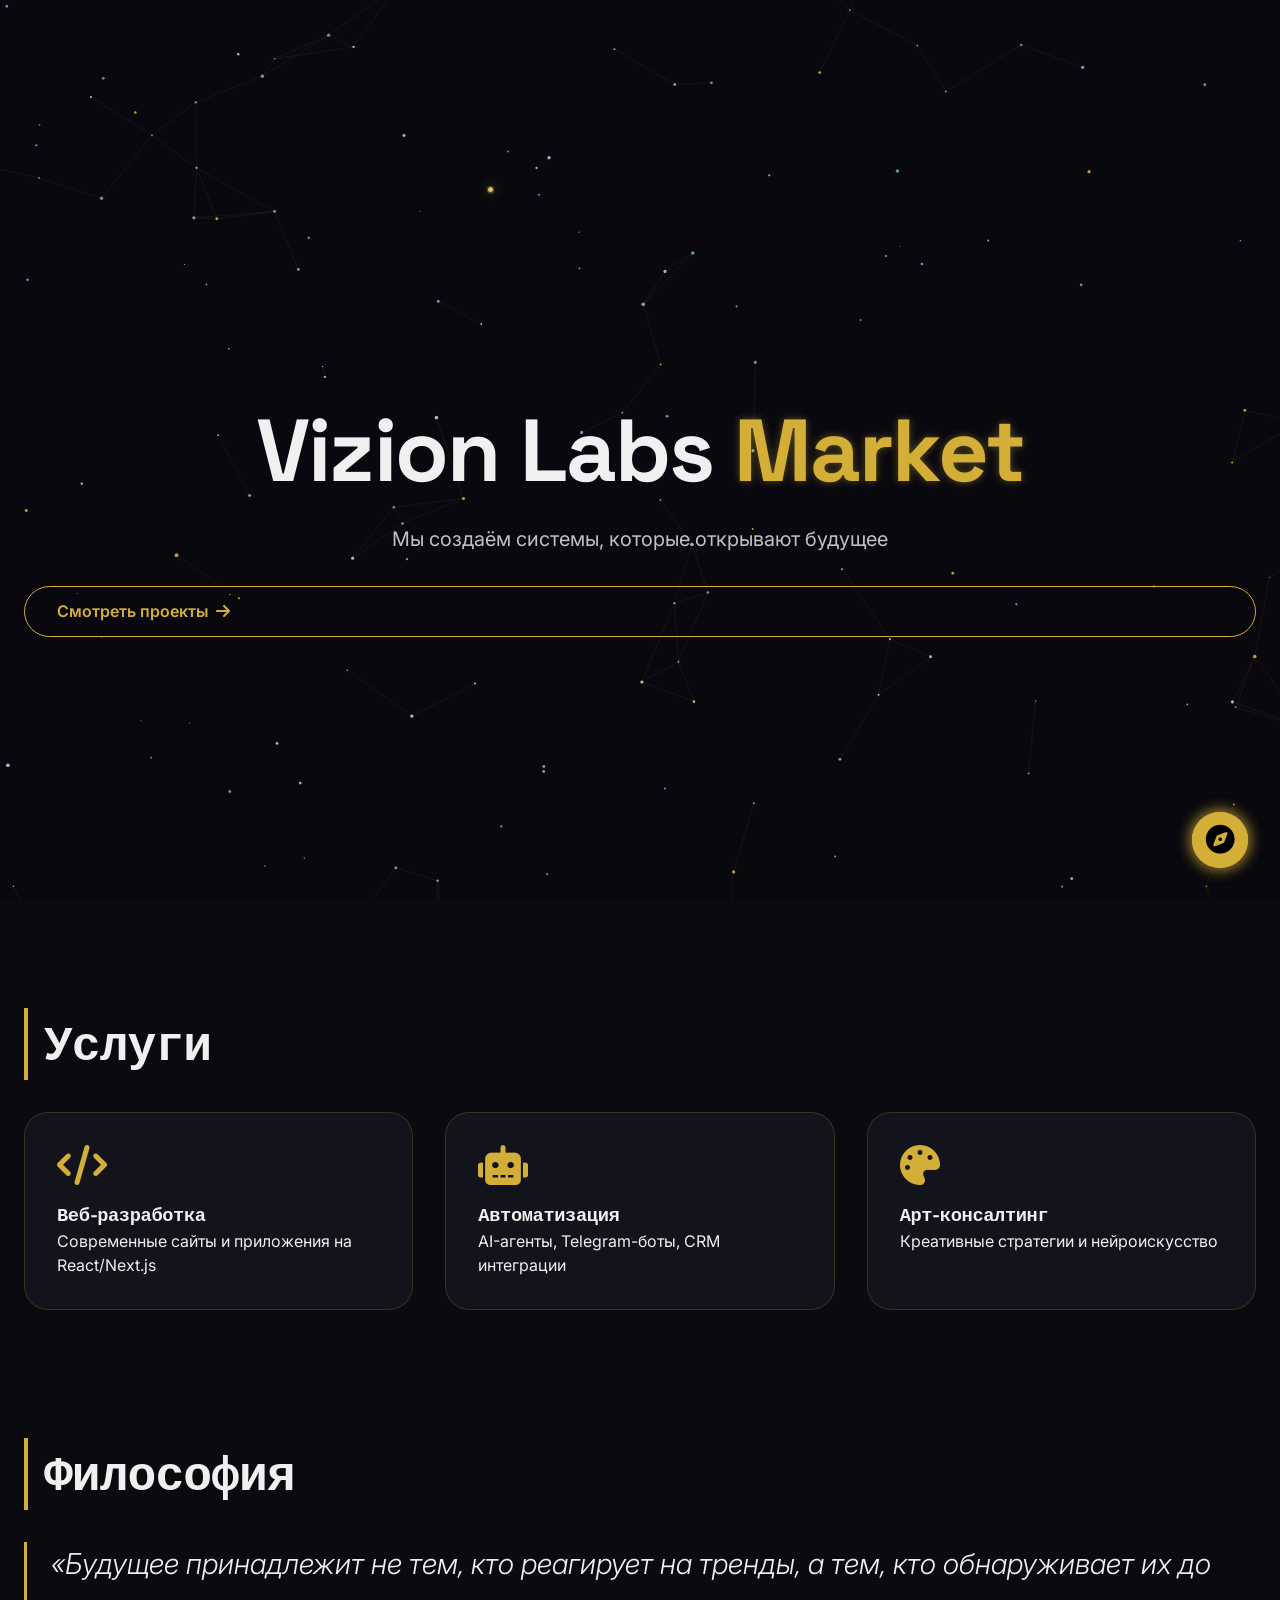
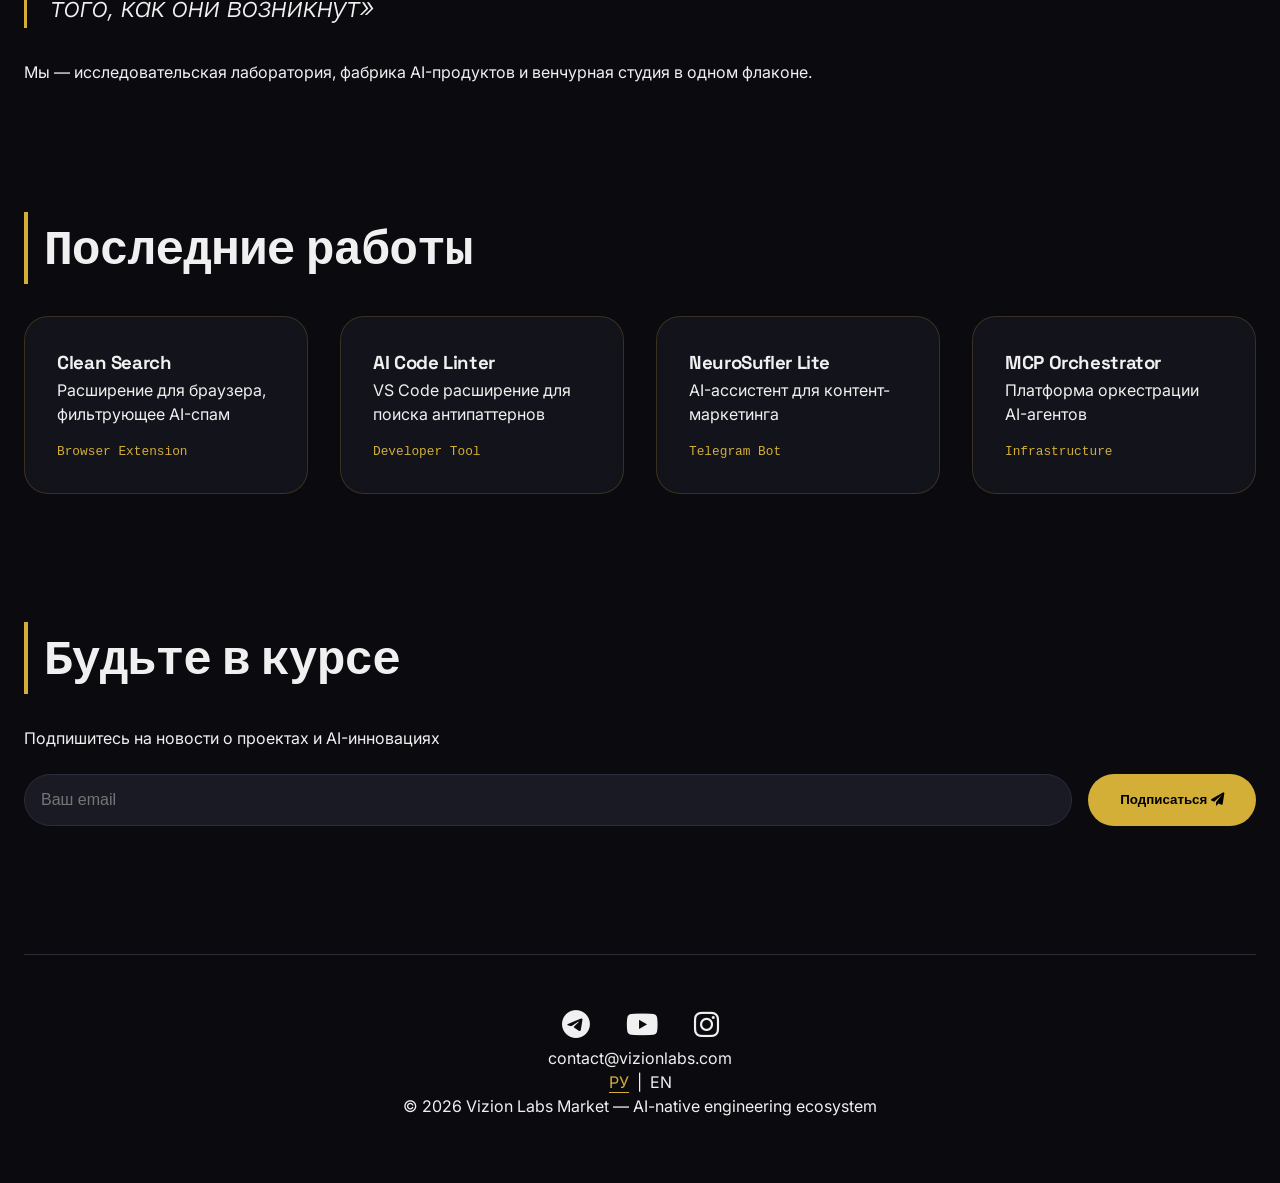
==== index.html @ ea59fa5a "Initial commit" ====
<!DOCTYPE html>
<html lang="ru">
<head>
    <meta charset="UTF-8">
    <meta name="viewport" content="width=device-width, initial-scale=1.0, viewport-fit=cover">
    <title>Vizion Labs Market | Создаём будущее с AI</title>
    <meta name="description" content="Веб-разработка, автоматизация, арт-консалтинг. Современные решения для бизнеса.">
    <link rel="stylesheet" href="/css/styles.css">
    <link rel="stylesheet" href="https://cdnjs.cloudflare.com/ajax/libs/font-awesome/6.0.0-beta3/css/all.min.css">
    <link href="https://fonts.googleapis.com/css2?family=Inter:opsz,wght@14..32,300;14..32,400;14..32,600;14..32,700&family=Space+Grotesk:wght@400;500;600&display=swap" rel="stylesheet">
</head>
<body>

<canvas id="starCanvas"></canvas>

<!-- Вуаль и кольцо (центральное) -->
<div id="ringVeil" class="ring-veil" aria-hidden="true"></div>
<div id="ringMenu" class="ring-menu" aria-hidden="true">
    <div class="ringItem" data-action="atrium"><i class="fas fa-home"></i><span>Главная</span></div>
    <div class="ringItem" data-action="services"><i class="fas fa-cogs"></i><span>Услуги</span></div>
    <div class="ringItem" data-action="projects"><i class="fas fa-folder-open"></i><span>Проекты</span></div>
    <div class="ringItem" data-action="subscribe"><i class="fas fa-envelope"></i><span>Подписка</span></div>
    <div class="ringItem" data-action="lang"><i class="fas fa-globe"></i><span>English</span></div>
    <div class="ringItem" data-action="close"><i class="fas fa-times"></i><span>Закрыть</span></div>
</div>

<button id="radialToggle" class="radial-toggle"><i class="fas fa-compass"></i></button>
<div id="radialMenu" class="radial-menu hidden">
    <div class="radial-item" data-target="home"><i class="fas fa-home"></i><span>Главная</span></div>
    <div class="radial-item" data-target="services"><i class="fas fa-cogs"></i><span>Услуги</span></div>
    <div class="radial-item" data-target="projects"><i class="fas fa-folder-open"></i><span>Проекты</span></div>
    <div class="radial-item" data-target="subscribe"><i class="fas fa-envelope"></i><span>Подписка</span></div>
    <div class="radial-item lang-toggle" data-lang="en"><i class="fas fa-globe"></i><span>English</span></div>
</div>

<div id="tabHint" style="position: fixed; bottom: 20px; left: 20px; background: rgba(0,0,0,0.7); color: #d4af37; padding: 8px 16px; border-radius: 40px; font-size: 0.8rem; opacity: 0; transition: opacity 0.3s; z-index: 10000; pointer-events: none;">Press [Tab] for Nexus Ring</div>

<div class="container">
    <!-- Hero -->
    <section class="hero" id="home">
        <h1 class="glow">Vizion Labs <span class="gold">Market</span></h1>
        <p class="subtitle">Мы создаём системы, которые открывают будущее</p>
        <a href="#projects" class="btn-primary">Смотреть проекты <i class="fas fa-arrow-right"></i></a>
    </section>

    <!-- Services -->
    <section class="services" id="services">
        <h2>Услуги</h2>
        <div class="cards">
            <div class="card"><i class="fas fa-code"></i><h3>Веб-разработка</h3><p>Современные сайты и приложения на React/Next.js</p></div>
            <div class="card"><i class="fas fa-robot"></i><h3>Автоматизация</h3><p>AI-агенты, Telegram-боты, CRM интеграции</p></div>
            <div class="card"><i class="fas fa-palette"></i><h3>Арт-консалтинг</h3><p>Креативные стратегии и нейроискусство</p></div>
        </div>
    </section>

    <!-- About -->
    <section class="about" id="about">
        <h2>Философия</h2>
        <p class="quote">«Будущее принадлежит не тем, кто реагирует на тренды, а тем, кто обнаруживает их до того, как они возникнут»</p>
        <p>Мы — исследовательская лаборатория, фабрика AI-продуктов и венчурная студия в одном флаконе.</p>
    </section>

    <!-- Projects -->
    <section class="projects" id="projects">
        <h2>Последние работы</h2>
        <div class="project-grid">
            <div class="project-card"><h3>Clean Search</h3><p>Расширение для браузера, фильтрующее AI-спам</p><span class="tech">Browser Extension</span></div>
            <div class="project-card"><h3>AI Code Linter</h3><p>VS Code расширение для поиска антипаттернов</p><span class="tech">Developer Tool</span></div>
            <div class="project-card"><h3>NeuroSufler Lite</h3><p>AI-ассистент для контент-маркетинга</p><span class="tech">Telegram Bot</span></div>
            <div class="project-card"><h3>MCP Orchestrator</h3><p>Платформа оркестрации AI-агентов</p><span class="tech">Infrastructure</span></div>
        </div>
    </section>

    <!-- Subscribe -->
    <section class="subscribe" id="subscribe">
        <h2>Будьте в курсе</h2>
        <p>Подпишитесь на новости о проектах и AI-инновациях</p>
        <form id="subscribeForm">
            <input type="email" id="email" placeholder="Ваш email" required>
            <button type="submit">Подписаться <i class="fas fa-paper-plane"></i></button>
        </form>
        <div id="formMessage" class="message"></div>
    </section>

    <!-- Contact & Social -->
    <footer>
        <div class="social-links">
            <a href="https://t.me/vizion_labs" target="_blank" aria-label="Telegram"><i class="fab fa-telegram"></i></a>
            <a href="https://youtube.com/@vizionlabs" target="_blank" aria-label="YouTube"><i class="fab fa-youtube"></i></a>
            <a href="https://instagram.com/vizionlabs" target="_blank" aria-label="Instagram"><i class="fab fa-instagram"></i></a>
        </div>
        <p>contact@vizionlabs.com</p>
        <div class="lang-switch">
            <a href="/" class="active">РУ</a> | <a href="/en/">EN</a>
        </div>
        <p class="copyright">© 2026 Vizion Labs Market — AI-native engineering ecosystem</p>
    </footer>
</div>

<!-- Радиальное меню -->
<button id="radialToggle" class="radial-toggle"><i class="fas fa-compass"></i></button>
<div id="radialMenu" class="radial-menu hidden">
    <div class="radial-item" data-target="home"><i class="fas fa-home"></i><span>Главная</span></div>
    <div class="radial-item" data-target="services"><i class="fas fa-cogs"></i><span>Услуги</span></div>
    <div class="radial-item" data-target="projects"><i class="fas fa-folder-open"></i><span>Проекты</span></div>
    <div class="radial-item" data-target="subscribe"><i class="fas fa-envelope"></i><span>Подписка</span></div>
    <div class="radial-item lang-toggle" data-lang="en"><i class="fas fa-globe"></i><span>English</span></div>
</div>

<script src="/js/starfield.js"></script>
<script src="/js/radial-menu.js"></script>
<script src="/js/main.js"></script>
</body>
<!-- Кольцо управления (Nexus Ring) -->
<div id="ringVeil" class="ring-veil" aria-hidden="true"></div>
<div id="ringMenu" class="ring-menu" aria-hidden="true">
    <div class="ringItem" data-action="atrium">
        <i class="fas fa-home"></i><span>Главная</span>
    </div>
    <div class="ringItem" data-action="services">
        <i class="fas fa-cogs"></i><span>Услуги</span>
    </div>
    <div class="ringItem" data-action="projects">
        <i class="fas fa-folder-open"></i><span>Проекты</span>
    </div>
    <div class="ringItem" data-action="subscribe">
        <i class="fas fa-envelope"></i><span>Подписка</span>
    </div>
    <div class="ringItem" data-action="lang">
        <i class="fas fa-globe"></i><span>English</span>
    </div>
    <div class="ringItem" data-action="close">
        <i class="fas fa-times"></i><span>Закрыть</span>
    </div>
</div>
</html>
---- css/styles.css ----
:root {
    --black: #0a0a0f;
    --gray-dark: #1a1a24;
    --gray: #2c2c3a;
    --white: #f0f0f0;
    --gold: #d4af37;
    --gold-glow: rgba(212, 175, 55, 0.4);
    --font-sans: 'Inter', system-ui, -apple-system, sans-serif;
    --font-heading: 'Space Grotesk', monospace;
}

* {
    margin: 0;
    padding: 0;
    box-sizing: border-box;
}

body {
    background-color: var(--black);
    color: var(--white);
    font-family: var(--font-sans);
    line-height: 1.5;
    overflow-x: hidden;
}

canvas#starCanvas {
    position: fixed;
    top: 0;
    left: 0;
    width: 100%;
    height: 100%;
    z-index: 0;
    pointer-events: none;
}

.container {
    position: relative;
    z-index: 1;
    max-width: 1280px;
    margin: 0 auto;
    padding: 2rem 1.5rem;
}

section {
    margin: 8rem 0;
    scroll-margin-top: 2rem;
}

h1, h2, h3 {
    font-family: var(--font-heading);
    letter-spacing: -0.02em;
}

h1 {
    font-size: clamp(3rem, 8vw, 5.5rem);
    font-weight: 700;
    line-height: 1.1;
}

h1 .gold {
    color: var(--gold);
    text-shadow: 0 0 8px var(--gold-glow);
}

h2 {
    font-size: clamp(2rem, 5vw, 3rem);
    margin-bottom: 2rem;
    border-left: 4px solid var(--gold);
    padding-left: 1rem;
}

.hero {
    min-height: 80vh;
    display: flex;
    flex-direction: column;
    justify-content: center;
    text-align: center;
}

.subtitle {
    font-size: 1.25rem;
    margin: 1.5rem 0 2rem;
    opacity: 0.8;
    max-width: 600px;
    margin-left: auto;
    margin-right: auto;
}

.btn-primary {
    display: inline-flex;
    align-items: center;
    gap: 0.5rem;
    background: transparent;
    border: 1px solid var(--gold);
    color: var(--gold);
    padding: 0.8rem 2rem;
    font-weight: 600;
    border-radius: 40px;
    text-decoration: none;
    transition: all 0.3s ease;
}

.btn-primary:hover {
    background: var(--gold);
    color: var(--black);
    box-shadow: 0 0 15px var(--gold-glow);
}

.cards, .project-grid {
    display: grid;
    grid-template-columns: repeat(auto-fit, minmax(280px, 1fr));
    gap: 2rem;
    margin-top: 1rem;
}

.card, .project-card {
    background: rgba(26, 26, 36, 0.6);
    backdrop-filter: blur(8px);
    border-radius: 24px;
    padding: 2rem;
    border: 1px solid rgba(212, 175, 55, 0.2);
    transition: transform 0.2s, border-color 0.2s;
}

.card:hover, .project-card:hover {
    transform: translateY(-5px);
    border-color: var(--gold);
}

.card i, .project-card i {
    font-size: 2.5rem;
    color: var(--gold);
    margin-bottom: 1rem;
}

.quote {
    font-size: 1.8rem;
    font-style: italic;
    border-left: 3px solid var(--gold);
    padding-left: 1.5rem;
    margin: 2rem 0;
    font-weight: 300;
}

.tech {
    display: inline-block;
    margin-top: 1rem;
    font-size: 0.8rem;
    color: var(--gold);
    font-family: monospace;
}

.subscribe form {
    display: flex;
    flex-wrap: wrap;
    gap: 1rem;
    margin-top: 1.5rem;
}

.subscribe input {
    flex: 2;
    min-width: 200px;
    padding: 1rem;
    background: var(--gray-dark);
    border: 1px solid var(--gray);
    border-radius: 40px;
    color: white;
    font-size: 1rem;
}

.subscribe button {
    background: var(--gold);
    border: none;
    padding: 0 2rem;
    border-radius: 40px;
    font-weight: bold;
    cursor: pointer;
    transition: 0.2s;
}

.subscribe button:hover {
    background: #e2c044;
    transform: scale(0.98);
}

.message {
    margin-top: 1rem;
    font-size: 0.9rem;
}

footer {
    text-align: center;
    padding: 3rem 0 2rem;
    border-top: 1px solid var(--gray);
    margin-top: 4rem;
}

.social-links a {
    color: var(--white);
    font-size: 1.8rem;
    margin: 0 1rem;
    transition: color 0.2s;
}

.social-links a:hover {
    color: var(--gold);
}

.lang-switch a {
    color: var(--white);
    text-decoration: none;
    margin: 0 0.25rem;
}

.lang-switch a.active {
    color: var(--gold);
    border-bottom: 1px solid var(--gold);
}

/* Радиальное меню */
.radial-toggle {
    position: fixed;
    bottom: 2rem;
    right: 2rem;
    width: 56px;
    height: 56px;
    background: var(--gold);
    border: none;
    border-radius: 50%;
    font-size: 1.8rem;
    cursor: pointer;
    z-index: 200;
    box-shadow: 0 0 15px rgba(212,175,55,0.5);
    transition: 0.2s;
}

.radial-toggle:hover {
    transform: scale(1.05);
}

.radial-menu {
    position: fixed;
    bottom: 6rem;
    right: 2rem;
    display: flex;
    flex-direction: column;
    gap: 0.75rem;
    z-index: 199;
    background: rgba(10,10,15,0.9);
    backdrop-filter: blur(16px);
    padding: 1rem;
    border-radius: 40px;
    border: 1px solid var(--gold);
    transition: all 0.2s;
}

.radial-menu.hidden {
    display: none;
}

.radial-item {
    display: flex;
    align-items: center;
    gap: 0.75rem;
    padding: 0.5rem 1.2rem;
    cursor: pointer;
    border-radius: 40px;
    transition: background 0.2s;
}

.radial-item:hover {
    background: rgba(212,175,55,0.2);
}

.radial-item i {
    width: 24px;
    color: var(--gold);
}

@media (max-width: 768px) {
    .container {
        padding: 1rem;
    }
    section {
        margin: 4rem 0;
    }
    .quote {
        font-size: 1.2rem;
    }
    .radial-menu {
        right: 1rem;
        bottom: 5rem;
    }
}

/* Размытие фона при открытом меню */
body.menu-open {
    overflow: hidden;
}

body.menu-open .container {
    filter: blur(4px);
    transition: filter 0.2s ease;
}

body.menu-open canvas#starCanvas {
    filter: blur(4px);
}

/* Радиальное меню (улучшенное) */
.radial-toggle {
    position: fixed;
    bottom: 2rem;
    right: 2rem;
    width: 56px;
    height: 56px;
    background: var(--gold);
    border: none;
    border-radius: 50%;
    font-size: 1.8rem;
    cursor: pointer;
    z-index: 200;
    box-shadow: 0 0 15px rgba(212,175,55,0.6);
    transition: 0.2s;
}

.radial-menu {
    position: fixed;
    bottom: 7rem;
    right: 2rem;
    display: flex;
    flex-direction: column;
    gap: 0.75rem;
    z-index: 210;
    background: rgba(10, 10, 20, 0.95);
    backdrop-filter: blur(12px);
    padding: 1rem 0.5rem;
    border-radius: 60px;
    border: 1px solid var(--gold);
    transition: all 0.2s;
    box-shadow: 0 0 20px rgba(0,0,0,0.5);
}

.radial-menu.hidden {
    display: none;
}

.radial-item {
    display: flex;
    align-items: center;
    gap: 0.75rem;
    padding: 0.5rem 1.2rem;
    cursor: pointer;
    border-radius: 40px;
    transition: background 0.2s;
}

.radial-item:hover {
    background: rgba(212, 175, 55, 0.25);
}

.radial-item i {
    width: 24px;
    color: var(--gold);
    font-size: 1.2rem;
}
/* Центральное кольцо Nexus Ring */
.ring-veil {
    position: fixed;
    top: 0;
    left: 0;
    width: 100%;
    height: 100%;
    background: rgba(0, 0, 0, 0.6);
    backdrop-filter: blur(8px);
    z-index: 9998;
    opacity: 0;
    visibility: hidden;
    transition: opacity 0.2s, visibility 0s linear 0.2s;
}
.ring-veil.active {
    opacity: 1;
    visibility: visible;
    transition: opacity 0.2s;
}
.ring-menu {
    position: fixed;
    top: 50%;
    left: 50%;
    transform: translate(-50%, -50%) scale(0.9);
    width: 280px;
    height: 280px;
    border-radius: 50%;
    background: rgba(10, 10, 20, 0.85);
    backdrop-filter: blur(12px);
    border: 2px solid var(--gold);
    box-shadow: 0 0 40px rgba(212, 175, 55, 0.3);
    z-index: 9999;
    opacity: 0;
    visibility: hidden;
    transition: 0.2s;
    display: flex;
    align-items: center;
    justify-content: center;
}
.ring-menu.active {
    opacity: 1;
    visibility: visible;
    transform: translate(-50%, -50%) scale(1);
}
.ringItem {
    position: absolute;
    width: 70px;
    height: 70px;
    background: rgba(0, 0, 0, 0.7);
    border: 1px solid var(--gold);
    border-radius: 50%;
    display: flex;
    flex-direction: column;
    align-items: center;
    justify-content: center;
    gap: 5px;
    cursor: pointer;
    transition: all 0.2s;
    color: var(--gold);
    font-size: 0.7rem;
    text-align: center;
    backdrop-filter: blur(4px);
}
.ringItem i {
    font-size: 1.6rem;
}
.ringItem:hover {
    background: var(--gold);
    color: black;
    transform: scale(1.05);
    border-color: white;
}
/* Расположение пунктов по кругу */
.ringItem[data-action="atrium"]    { top: 15%; left: 50%; transform: translateX(-50%); }
.ringItem[data-action="services"]  { top: 50%; right: 5%; transform: translateY(-50%); }
.ringItem[data-action="projects"]  { bottom: 15%; left: 50%; transform: translateX(-50%); }
.ringItem[data-action="subscribe"] { top: 50%; left: 5%; transform: translateY(-50%); }
.ringItem[data-action="lang"]      { top: 30%; right: 15%; }
.ringItem[data-action="close"]     { bottom: 30%; left: 15%; }

/* === Радиальное меню (компас) === */
.radial-toggle {
    position: fixed;
    bottom: 2rem;
    right: 2rem;
    width: 56px;
    height: 56px;
    background: var(--gold);
    border: none;
    border-radius: 50%;
    font-size: 1.8rem;
    cursor: pointer;
    z-index: 200;
    box-shadow: 0 0 15px rgba(212,175,55,0.6);
    transition: 0.2s;
}
.radial-toggle:hover {
    transform: scale(1.05);
}
.radial-menu {
    position: fixed;
    bottom: 6rem;
    right: 2rem;
    display: flex;
    flex-direction: column;
    gap: 0.75rem;
    background: rgba(10,10,20,0.95);
    backdrop-filter: blur(16px);
    padding: 1rem;
    border-radius: 40px;
    border: 1px solid var(--gold);
    z-index: 199;
    transition: all 0.2s;
}
.radial-menu.hidden {
    display: none;
}
.radial-item {
    display: flex;
    align-items: center;
    gap: 0.75rem;
    padding: 0.5rem 1.2rem;
    cursor: pointer;
    border-radius: 40px;
}
.radial-item:hover {
    background: rgba(212,175,55,0.2);
}
.radial-item i {
    width: 24px;
    color: var(--gold);
}

/* === Центральное кольцо (Nexus Ring) === */
.ring-veil {
    position: fixed;
    top: 0;
    left: 0;
    width: 100%;
    height: 100%;
    background: rgba(0, 0, 0, 0.7);
    backdrop-filter: blur(8px);
    z-index: 9998;
    opacity: 0;
    visibility: hidden;
    transition: opacity 0.2s, visibility 0s linear 0.2s;
}
.ring-veil.active {
    opacity: 1;
    visibility: visible;
    transition: opacity 0.2s;
}
.ring-menu {
    position: fixed;
    top: 50%;
    left: 50%;
    transform: translate(-50%, -50%) scale(0.9);
    width: 280px;
    height: 280px;
    border-radius: 50%;
    background: rgba(10, 10, 20, 0.9);
    backdrop-filter: blur(12px);
    border: 2px solid var(--gold);
    box-shadow: 0 0 40px rgba(212, 175, 55, 0.3);
    z-index: 9999;
    opacity: 0;
    visibility: hidden;
    transition: 0.2s;
    display: flex;
    align-items: center;
    justify-content: center;
}
.ring-menu.active {
    opacity: 1;
    visibility: visible;
    transform: translate(-50%, -50%) scale(1);
}
.ringItem {
    position: absolute;
    width: 70px;
    height: 70px;
    background: rgba(0, 0, 0, 0.8);
    border: 1px solid var(--gold);
    border-radius: 50%;
    display: flex;
    flex-direction: column;
    align-items: center;
    justify-content: center;
    gap: 5px;
    cursor: pointer;
    transition: all 0.2s;
    color: var(--gold);
    font-size: 0.7rem;
    text-align: center;
    backdrop-filter: blur(4px);
}
.ringItem i {
    font-size: 1.6rem;
}
.ringItem:hover {
    background: var(--gold);
    color: black;
    transform: scale(1.05);
    border-color: white;
}
.ringItem[data-action="atrium"]    { top: 15%; left: 50%; transform: translateX(-50%); }
.ringItem[data-action="services"]  { top: 50%; right: 5%; transform: translateY(-50%); }
.ringItem[data-action="projects"]  { bottom: 15%; left: 50%; transform: translateX(-50%); }
.ringItem[data-action="subscribe"] { top: 50%; left: 5%; transform: translateY(-50%); }
.ringItem[data-action="lang"]      { top: 30%; right: 15%; }
.ringItem[data-action="close"]     { bottom: 30%; left: 15%; }

/* При открытом любом меню фон может быть размыт (опционально) */
body.ring-open .container,
body.menu-open .container {
    filter: blur(4px);
    transition: filter 0.2s;
}
body.ring-open canvas#starCanvas,
body.menu-open canvas#starCanvas {
    filter: blur(4px);
}
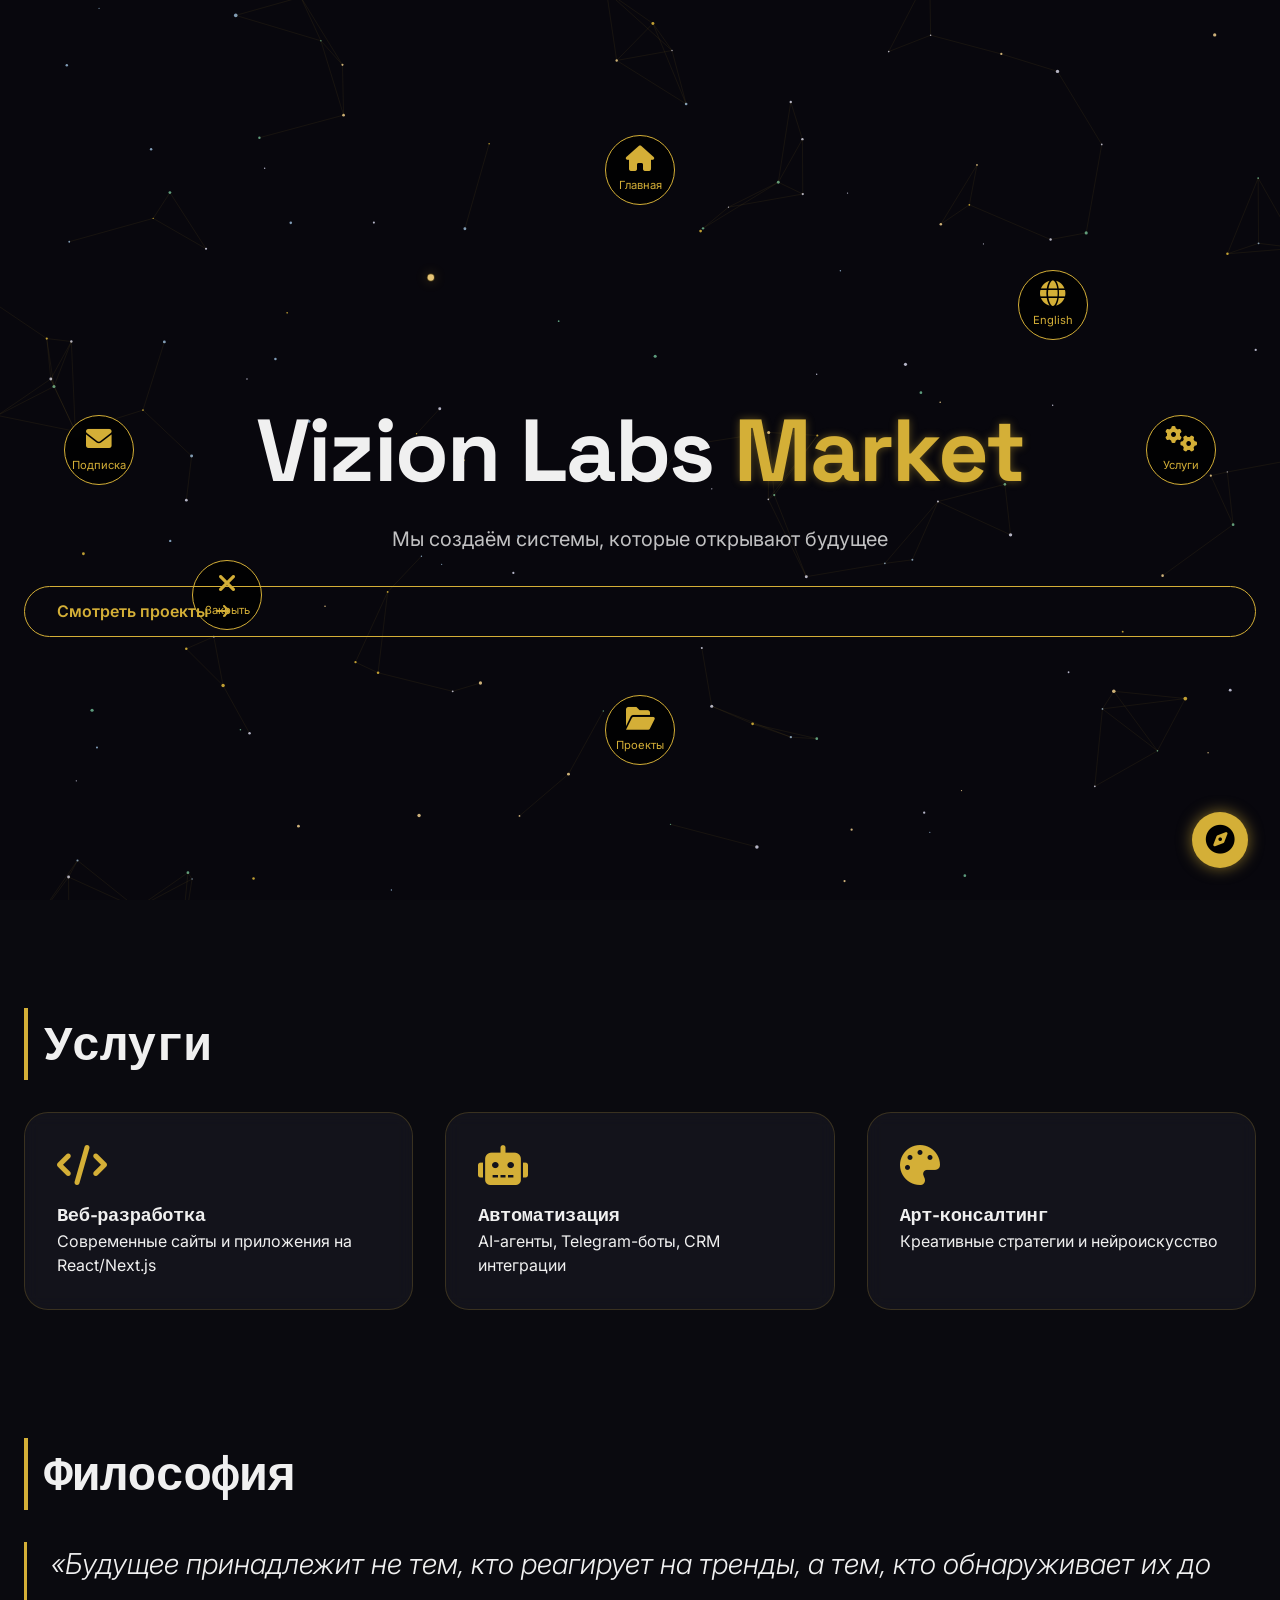
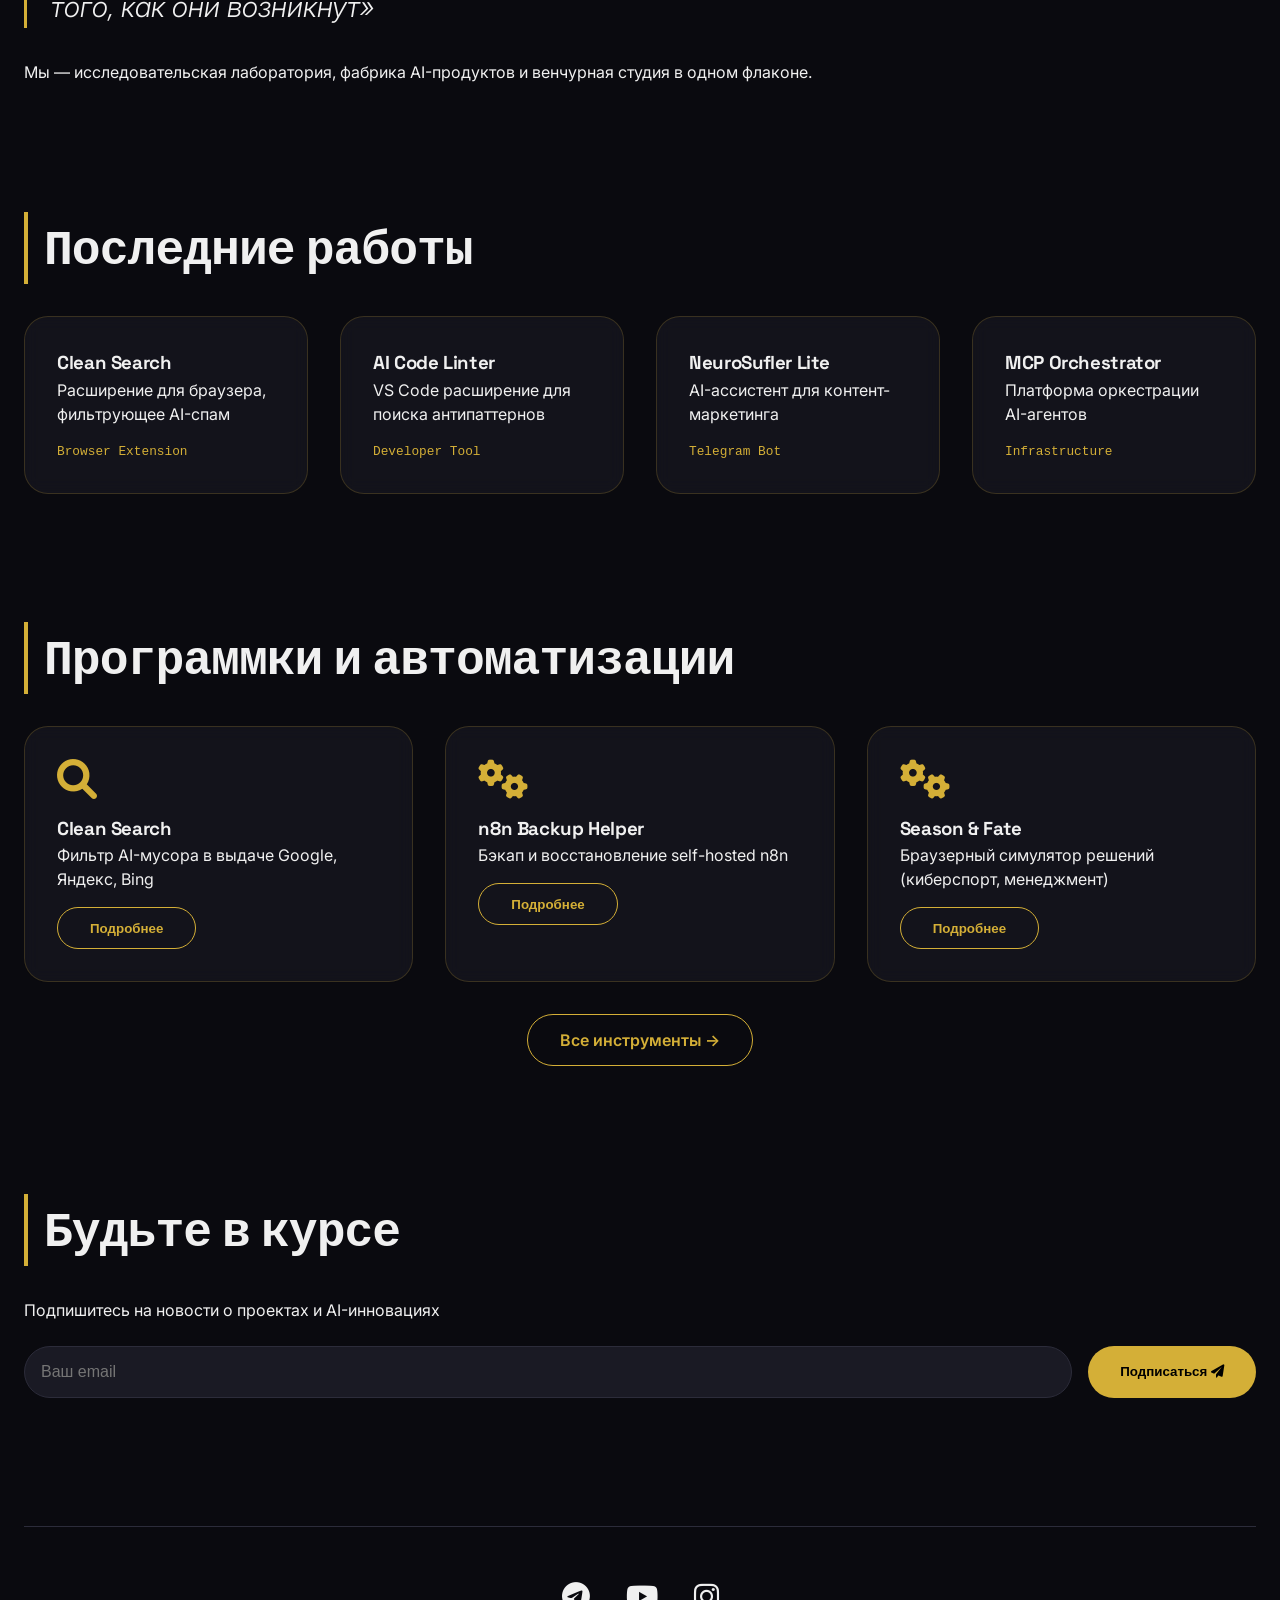
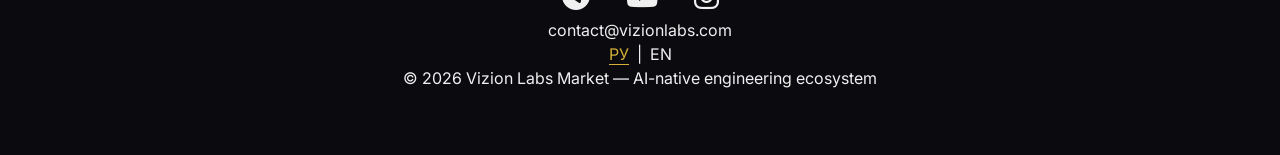
==== commit 34a456f0: "Fix radial-menu.js and labs modal async" ====
--- a/index.html
+++ b/index.html
@@ -30,6 +30,7 @@
     <div class="radial-item" data-target="services"><i class="fas fa-cogs"></i><span>Услуги</span></div>
     <div class="radial-item" data-target="projects"><i class="fas fa-folder-open"></i><span>Проекты</span></div>
     <div class="radial-item" data-target="subscribe"><i class="fas fa-envelope"></i><span>Подписка</span></div>
+    <div class="radial-item" data-href="/labs.html"><i class="fas fa-tools"></i><span>Инструменты</span></div>
     <div class="radial-item lang-toggle" data-lang="en"><i class="fas fa-globe"></i><span>English</span></div>
 </div>
 
@@ -70,6 +71,17 @@
             <div class="project-card"><h3>MCP Orchestrator</h3><p>Платформа оркестрации AI-агентов</p><span class="tech">Infrastructure</span></div>
         </div>
     </section>
+    <!-- Программки и автоматизации -->
+<section class="products-showcase" id="labs">
+    <h2>Программки и автоматизации</h2>
+    <div class="cards" id="featured-products">
+        <!-- будут загружены из JSON -->
+        <div class="loading">Загрузка...</div>
+    </div>
+    <div style="text-align: center; margin-top: 2rem;">
+        <a href="/labs.html" class="btn-primary">Все инструменты →</a>
+    </div>
+</section>
 
     <!-- Subscribe -->
     <section class="subscribe" id="subscribe">
@@ -97,23 +109,29 @@
     </footer>
 </div>
 
-<!-- Радиальное меню -->
-<button id="radialToggle" class="radial-toggle"><i class="fas fa-compass"></i></button>
-<div id="radialMenu" class="radial-menu hidden">
-    <div class="radial-item" data-target="home"><i class="fas fa-home"></i><span>Главная</span></div>
-    <div class="radial-item" data-target="services"><i class="fas fa-cogs"></i><span>Услуги</span></div>
-    <div class="radial-item" data-target="projects"><i class="fas fa-folder-open"></i><span>Проекты</span></div>
-    <div class="radial-item" data-target="subscribe"><i class="fas fa-envelope"></i><span>Подписка</span></div>
-    <div class="radial-item lang-toggle" data-lang="en"><i class="fas fa-globe"></i><span>English</span></div>
-</div>
-
 <script src="/js/starfield.js"></script>
 <script src="/js/radial-menu.js"></script>
 <script src="/js/main.js"></script>
+<script>
+    fetch('/data/products.json')
+        .then(res => res.json())
+        .then(data => {
+            const featured = data.products.filter(p => p.featured === true).slice(0, 4);
+            const container = document.getElementById('featured-products');
+            if (container) {
+                container.innerHTML = featured.map(p => `
+                    <div class="card">
+                        <i class="fas ${p.id === 'clean-search' ? 'fa-search' : 'fa-cogs'}"></i>
+                        <h3>${p.title}</h3>
+                        <p>${p.short}</p>
+                        <button onclick="window.location.href='/labs.html'" class="btn-primary" style="margin-top: 1rem;">Подробнее</button>
+                    </div>
+                `).join('');
+            }
+        });
+</script>
 </body>
 <!-- Кольцо управления (Nexus Ring) -->
-<div id="ringVeil" class="ring-veil" aria-hidden="true"></div>
-<div id="ringMenu" class="ring-menu" aria-hidden="true">
     <div class="ringItem" data-action="atrium">
         <i class="fas fa-home"></i><span>Главная</span>
     </div>
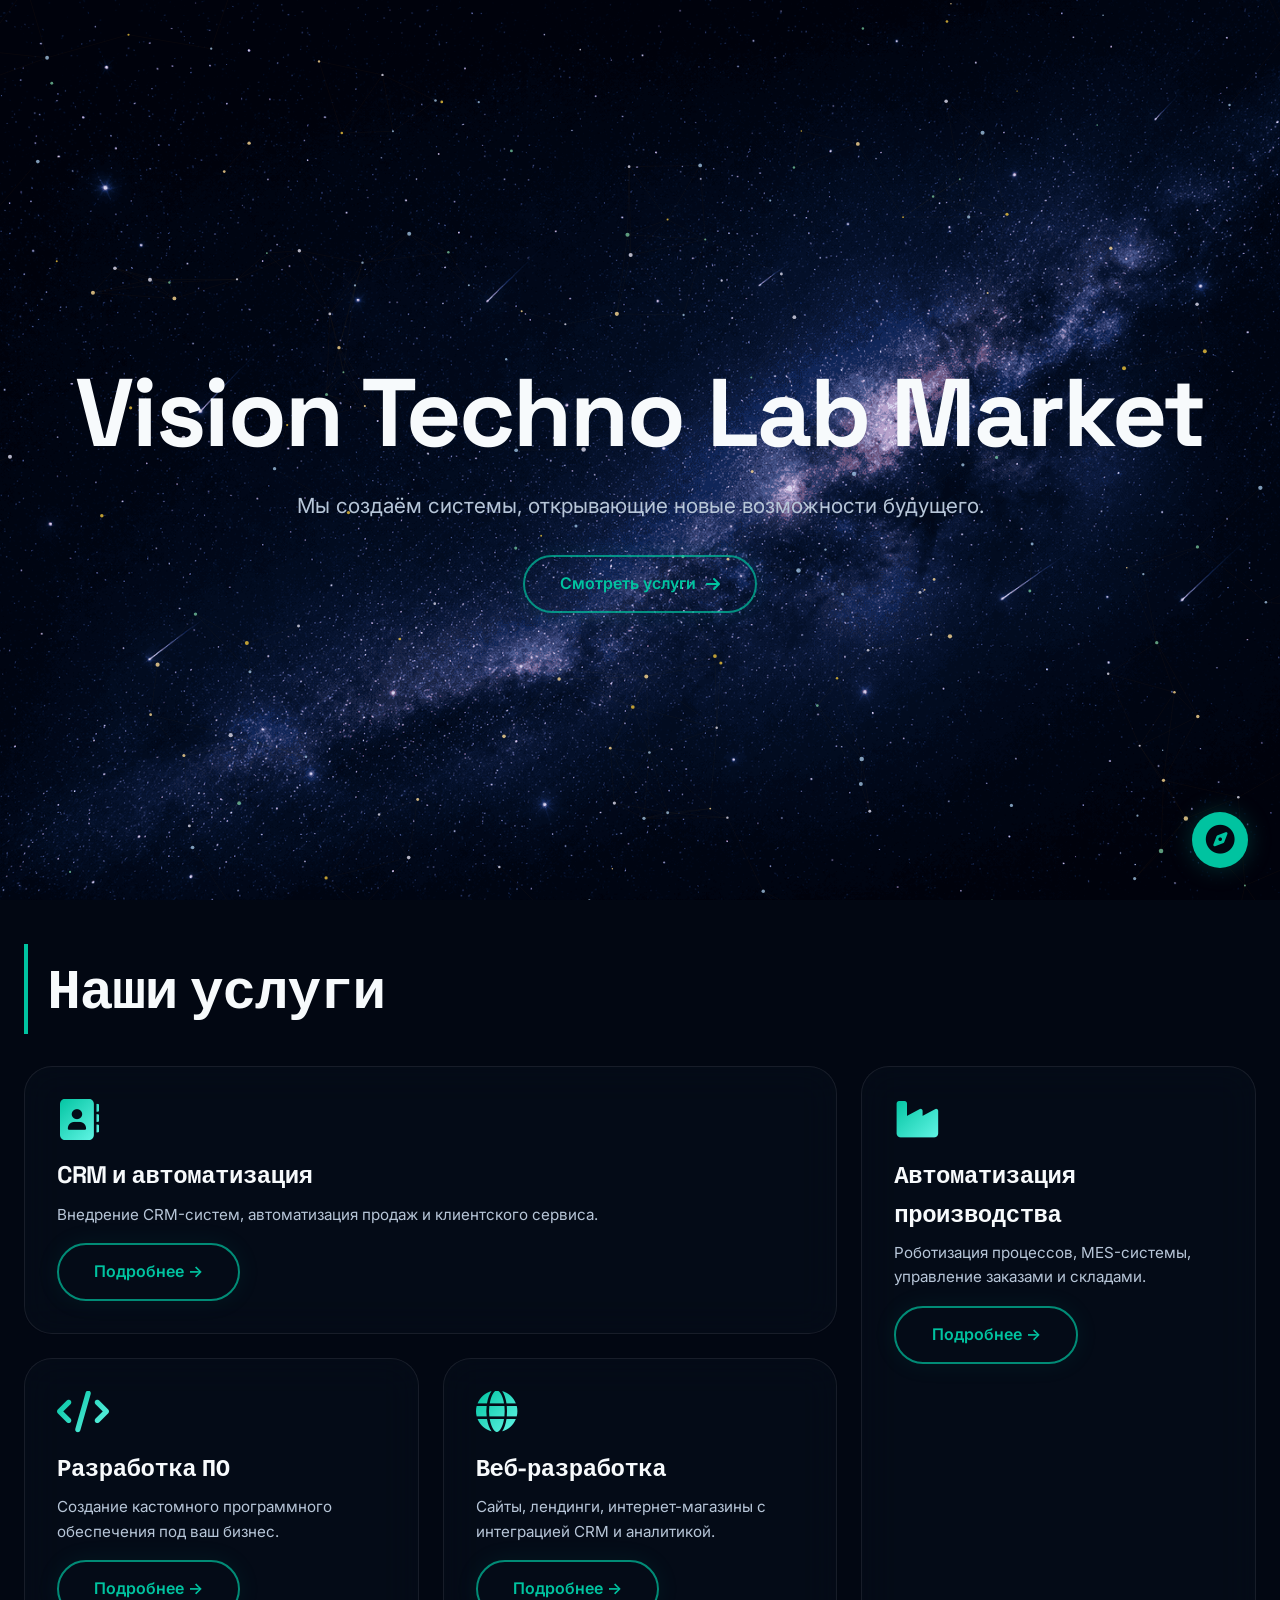
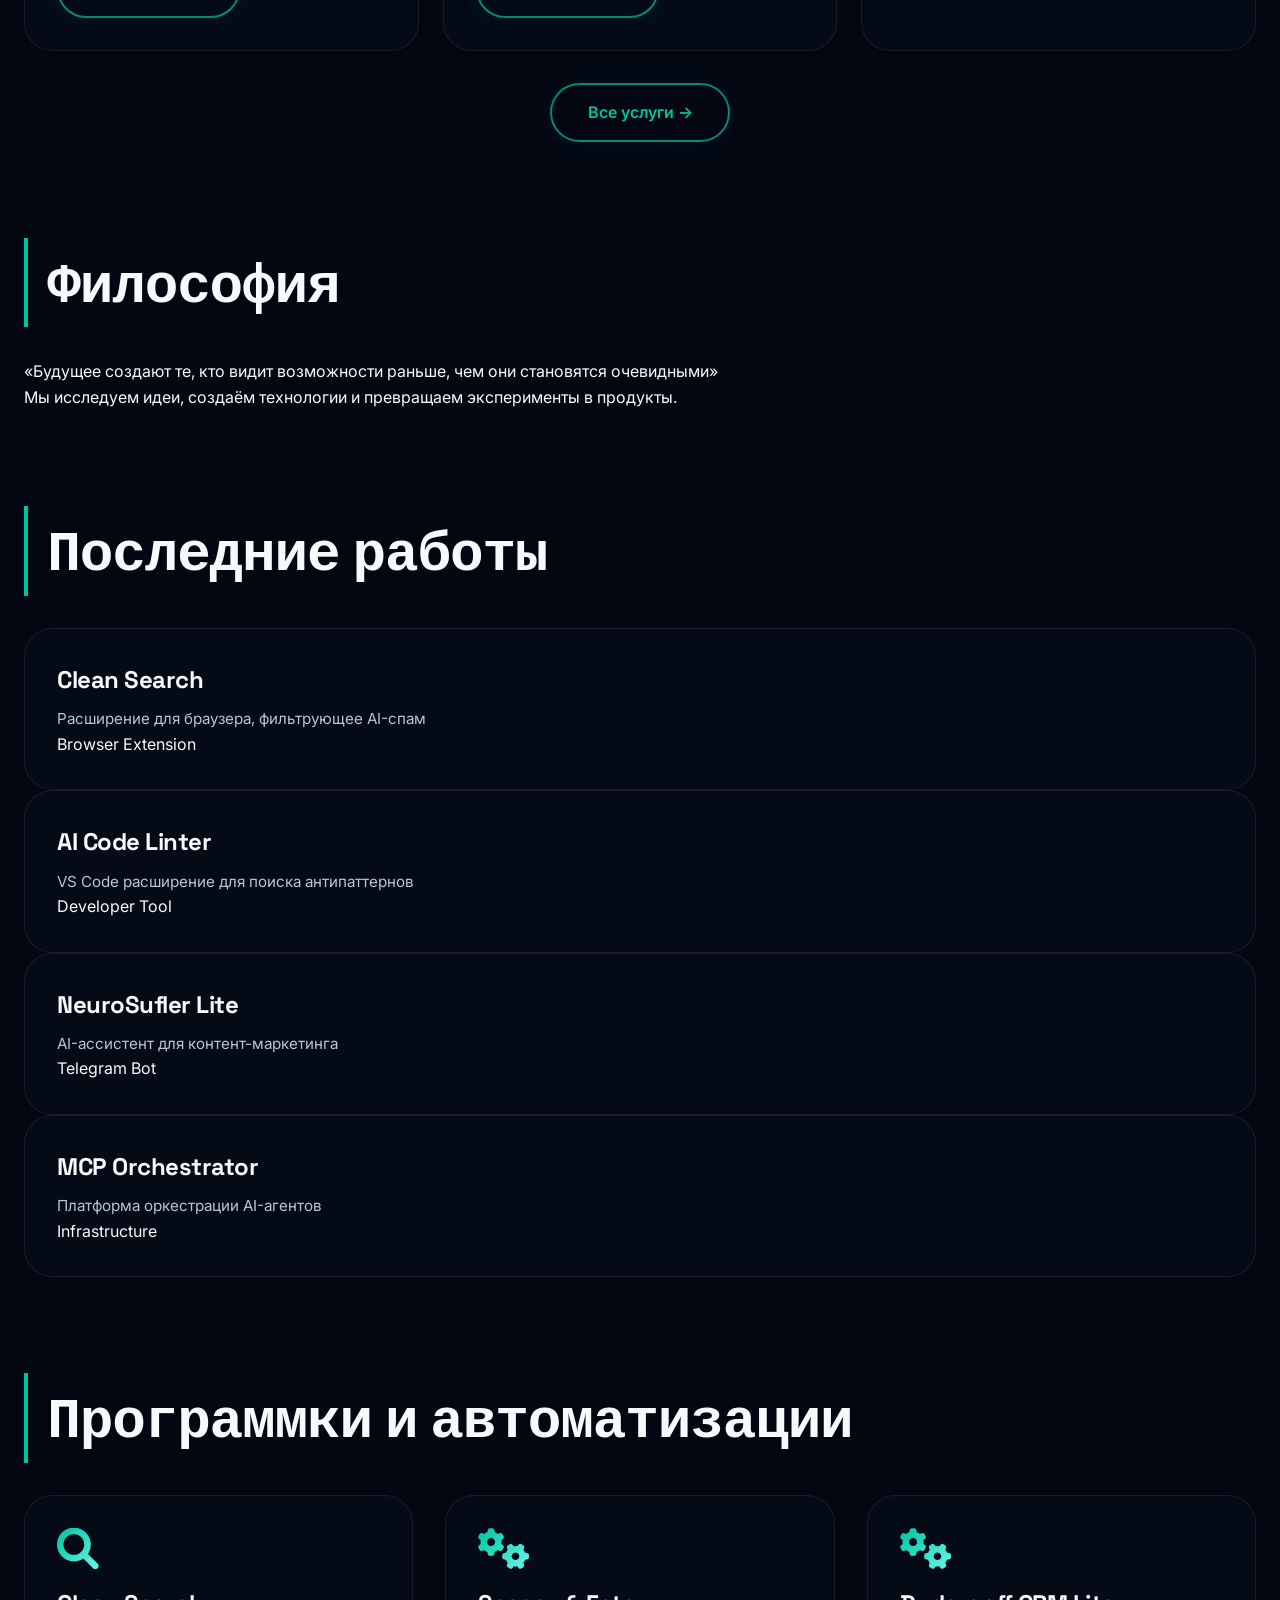
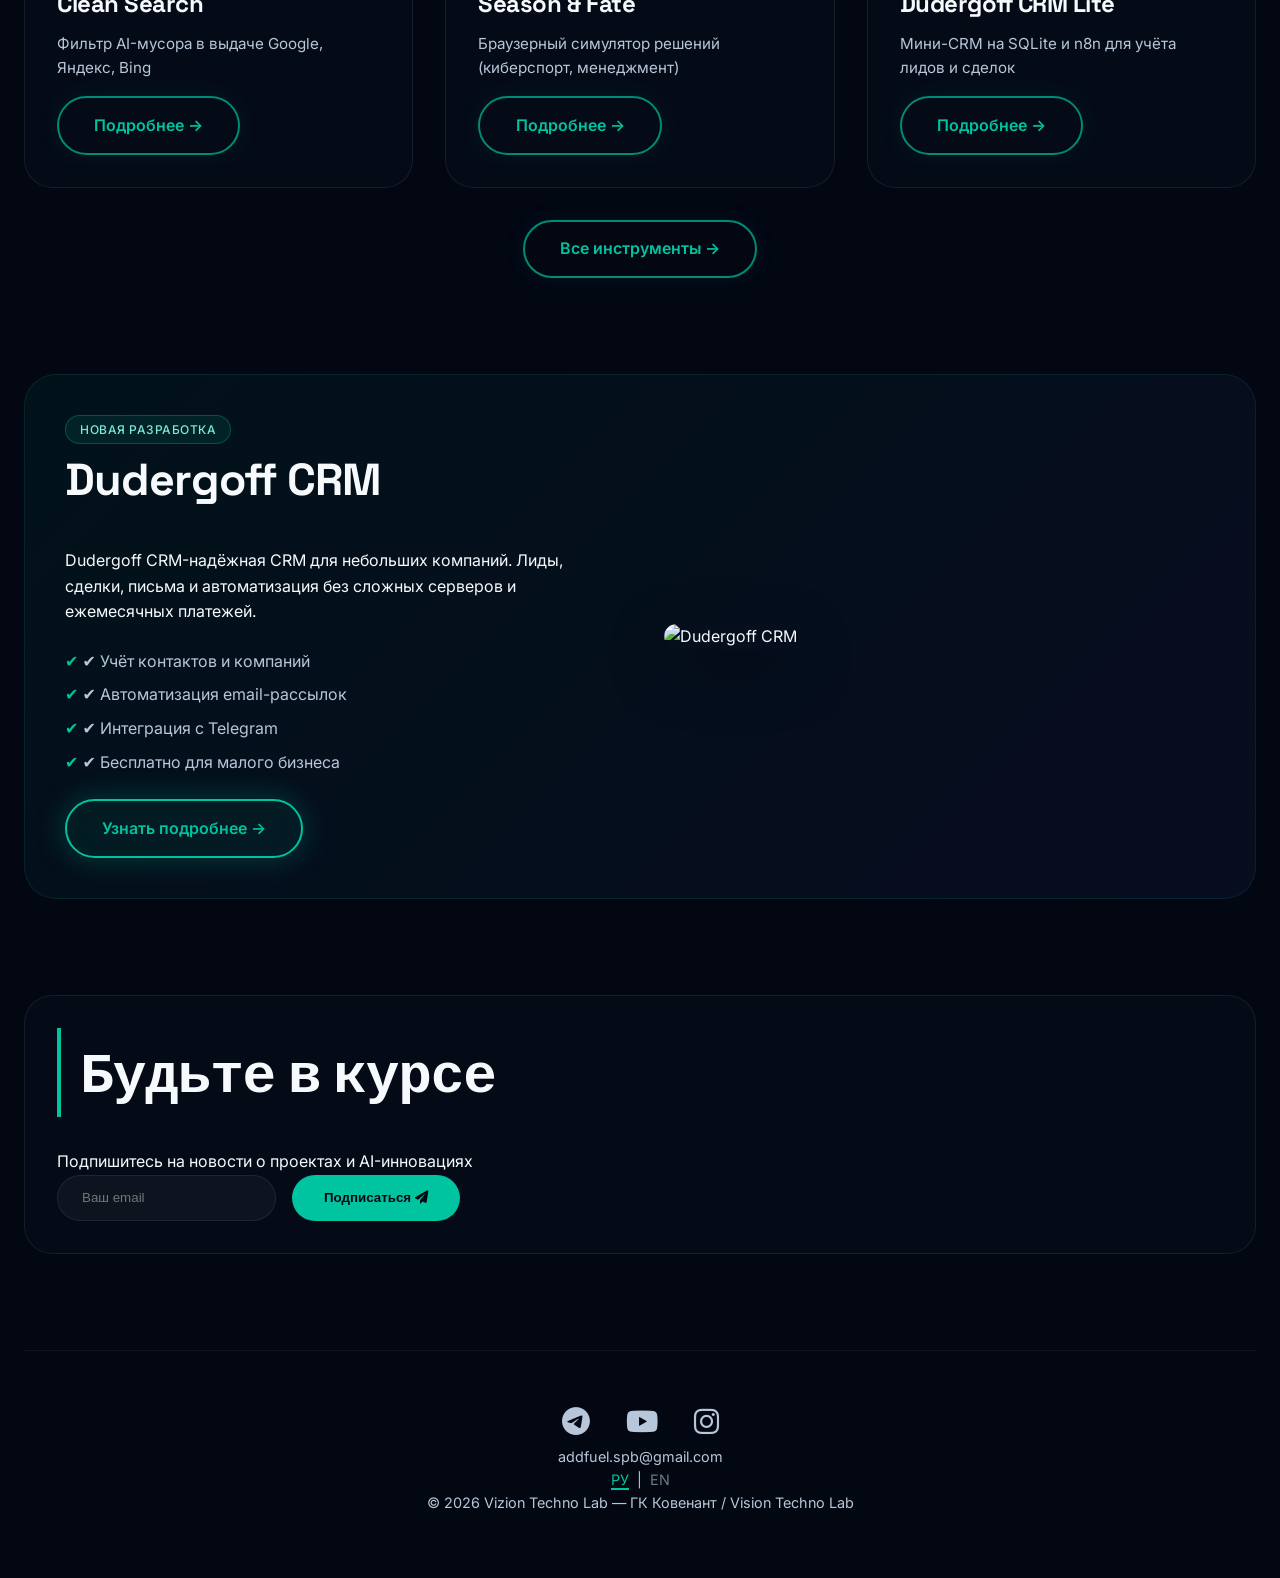
==== commit 960c640d: "Add new pages, assets, and design system" ====
--- a/index.html
+++ b/index.html
@@ -1,67 +1,53 @@
 <!DOCTYPE html>
 <html lang="ru">
 <head>
-    <meta charset="UTF-8">
-    <meta name="viewport" content="width=device-width, initial-scale=1.0, viewport-fit=cover">
-    <title>Vizion Labs Market | Создаём будущее с AI</title>
-    <meta name="description" content="Веб-разработка, автоматизация, арт-консалтинг. Современные решения для бизнеса.">
-    <link rel="stylesheet" href="/css/styles.css">
-    <link rel="stylesheet" href="https://cdnjs.cloudflare.com/ajax/libs/font-awesome/6.0.0-beta3/css/all.min.css">
-    <link href="https://fonts.googleapis.com/css2?family=Inter:opsz,wght@14..32,300;14..32,400;14..32,600;14..32,700&family=Space+Grotesk:wght@400;500;600&display=swap" rel="stylesheet">
+    <meta charset="UTF-8" />
+    <meta name="viewport" content="width=device-width, initial-scale=1.0, viewport-fit=cover" />
+    <title>Vision Techno Lab — лаборатория технологий, автоматизации, искусственного интеллекта и разработки цифровых продуктов</title>
+    <meta name="description" content="Комплексные IT-услуги: автоматизация процессов, разработка ПО, веб-сайты, маркетинг, геймдев, издательство. Решения для бизнеса от Vizion Labs." />
+    <link rel="stylesheet" href="/css/styles.css" />
+    <link rel="stylesheet" href="https://cdnjs.cloudflare.com/ajax/libs/font-awesome/6.0.0-beta3/css/all.min.css" />
+    <link href="https://fonts.googleapis.com/css2?family=Inter:opsz,wght@14..32,300;400;600;700&family=Space+Grotesk:wght@400;500;600&display=swap" rel="stylesheet" />
 </head>
 <body>
 
 <canvas id="starCanvas"></canvas>
 
-<!-- Вуаль и кольцо (центральное) -->
-<div id="ringVeil" class="ring-veil" aria-hidden="true"></div>
-<div id="ringMenu" class="ring-menu" aria-hidden="true">
-    <div class="ringItem" data-action="atrium"><i class="fas fa-home"></i><span>Главная</span></div>
-    <div class="ringItem" data-action="services"><i class="fas fa-cogs"></i><span>Услуги</span></div>
-    <div class="ringItem" data-action="projects"><i class="fas fa-folder-open"></i><span>Проекты</span></div>
-    <div class="ringItem" data-action="subscribe"><i class="fas fa-envelope"></i><span>Подписка</span></div>
-    <div class="ringItem" data-action="lang"><i class="fas fa-globe"></i><span>English</span></div>
-    <div class="ringItem" data-action="close"><i class="fas fa-times"></i><span>Закрыть</span></div>
-</div>
-
 <button id="radialToggle" class="radial-toggle"><i class="fas fa-compass"></i></button>
 <div id="radialMenu" class="radial-menu hidden">
-    <div class="radial-item" data-target="home"><i class="fas fa-home"></i><span>Главная</span></div>
-    <div class="radial-item" data-target="services"><i class="fas fa-cogs"></i><span>Услуги</span></div>
-    <div class="radial-item" data-target="projects"><i class="fas fa-folder-open"></i><span>Проекты</span></div>
-    <div class="radial-item" data-target="subscribe"><i class="fas fa-envelope"></i><span>Подписка</span></div>
-    <div class="radial-item" data-href="/labs.html"><i class="fas fa-tools"></i><span>Инструменты</span></div>
+    <div class="radial-item" data-href="/"><i class="fas fa-home"></i><span>Главная</span></div>
+    <div class="radial-item" data-href="/services.html"><i class="fas fa-cubes"></i><span>Услуги</span></div>
+    <div class="radial-item" data-href="/cases.html"><i class="fas fa-briefcase"></i><span>Кейсы</span></div>
+    <div class="radial-item" data-href="/labs.html"><i class="fas fa-tools"></i><span>Продукты</span></div>
+    <div class="radial-item" data-href="/clients.html"><i class="fas fa-handshake"></i><span>Клиенты</span></div>
+    <div class="radial-item" data-href="/#subscribe"><i class="fas fa-envelope"></i><span>Подписка</span></div>
     <div class="radial-item lang-toggle" data-lang="en"><i class="fas fa-globe"></i><span>English</span></div>
 </div>
 
-<div id="tabHint" style="position: fixed; bottom: 20px; left: 20px; background: rgba(0,0,0,0.7); color: #d4af37; padding: 8px 16px; border-radius: 40px; font-size: 0.8rem; opacity: 0; transition: opacity 0.3s; z-index: 10000; pointer-events: none;">Press [Tab] for Nexus Ring</div>
+<div class="container">
 
-<div class="container">
-    <!-- Hero -->
     <section class="hero" id="home">
-        <h1 class="glow">Vizion Labs <span class="gold">Market</span></h1>
-        <p class="subtitle">Мы создаём системы, которые открывают будущее</p>
-        <a href="#projects" class="btn-primary">Смотреть проекты <i class="fas fa-arrow-right"></i></a>
+        <h1>Vision Techno Lab <span class="teal">Market</span></h1>
+        <p class="subtitle">Мы создаём системы, открывающие новые возможности будущего.</p>
+        <a href="#services-preview" class="btn-primary">Смотреть услуги <i class="fas fa-arrow-right arrow"></i></a>
     </section>
 
-    <!-- Services -->
-    <section class="services" id="services">
-        <h2>Услуги</h2>
-        <div class="cards">
-            <div class="card"><i class="fas fa-code"></i><h3>Веб-разработка</h3><p>Современные сайты и приложения на React/Next.js</p></div>
-            <div class="card"><i class="fas fa-robot"></i><h3>Автоматизация</h3><p>AI-агенты, Telegram-боты, CRM интеграции</p></div>
-            <div class="card"><i class="fas fa-palette"></i><h3>Арт-консалтинг</h3><p>Креативные стратегии и нейроискусство</p></div>
+    <section class="services-preview" id="services-preview">
+        <h2>Наши услуги</h2>
+        <div class="cards-masonry" id="previewServices">
+            <div class="loading">Загрузка...</div>
+        </div>
+        <div style="text-align:center; margin-top:2rem;">
+            <a href="/services.html" class="btn-primary">Все услуги →</a>
         </div>
     </section>
 
-    <!-- About -->
     <section class="about" id="about">
         <h2>Философия</h2>
-        <p class="quote">«Будущее принадлежит не тем, кто реагирует на тренды, а тем, кто обнаруживает их до того, как они возникнут»</p>
-        <p>Мы — исследовательская лаборатория, фабрика AI-продуктов и венчурная студия в одном флаконе.</p>
+        <p class="quote">«Будущее создают те, кто видит возможности раньше, чем они становятся очевидными»</p>
+        <p>Мы исследуем идеи, создаём технологии и превращаем эксперименты в продукты.</p>
     </section>
 
-    <!-- Projects -->
     <section class="projects" id="projects">
         <h2>Последние работы</h2>
         <div class="project-grid">
@@ -71,84 +57,122 @@
             <div class="project-card"><h3>MCP Orchestrator</h3><p>Платформа оркестрации AI-агентов</p><span class="tech">Infrastructure</span></div>
         </div>
     </section>
-    <!-- Программки и автоматизации -->
-<section class="products-showcase" id="labs">
-    <h2>Программки и автоматизации</h2>
-    <div class="cards" id="featured-products">
-        <!-- будут загружены из JSON -->
-        <div class="loading">Загрузка...</div>
-    </div>
-    <div style="text-align: center; margin-top: 2rem;">
-        <a href="/labs.html" class="btn-primary">Все инструменты →</a>
-    </div>
-</section>
 
-    <!-- Subscribe -->
+    <section class="products-showcase" id="labs">
+        <h2>Программки и автоматизации</h2>
+        <div class="cards-grid" id="featured-products">
+            <div class="loading">Загрузка...</div>
+        </div>
+        <div style="text-align:center; margin-top:2rem;">
+            <a href="/labs.html" class="btn-primary">Все инструменты →</a>
+        </div>
+    </section>
+
+    <section class="crm-banner" id="crm">
+        <div class="crm-banner-content">
+            <div class="crm-text">
+                <span class="badge">Новая разработка</span>
+                <h2>Dudergoff CRM</h2>
+                <p>Dudergoff CRM-надёжная CRM для небольших компаний. Лиды, сделки, письма и автоматизация без сложных серверов и ежемесячных платежей.</p>
+                <ul class="crm-features">
+                    <li>✔ Учёт контактов и компаний</li>
+                    <li>✔ Автоматизация email-рассылок</li>
+                    <li>✔ Интеграция с Telegram</li>
+                    <li>✔ Бесплатно для малого бизнеса</li>
+                </ul>
+                <a href="/labs.html#dudergoff-crm" class="btn-primary btn-cta">Узнать подробнее →</a>
+            </div>
+            <div class="crm-image">
+                <img src="/assets/crm-dashboard-placeholder.jpg" alt="Dudergoff CRM" loading="lazy">
+            </div>
+        </div>
+    </section>
+
     <section class="subscribe" id="subscribe">
         <h2>Будьте в курсе</h2>
         <p>Подпишитесь на новости о проектах и AI-инновациях</p>
         <form id="subscribeForm">
-            <input type="email" id="email" placeholder="Ваш email" required>
+            <input type="email" id="email" placeholder="Ваш email" required />
             <button type="submit">Подписаться <i class="fas fa-paper-plane"></i></button>
         </form>
         <div id="formMessage" class="message"></div>
     </section>
 
-    <!-- Contact & Social -->
     <footer>
         <div class="social-links">
-            <a href="https://t.me/vizion_labs" target="_blank" aria-label="Telegram"><i class="fab fa-telegram"></i></a>
-            <a href="https://youtube.com/@vizionlabs" target="_blank" aria-label="YouTube"><i class="fab fa-youtube"></i></a>
-            <a href="https://instagram.com/vizionlabs" target="_blank" aria-label="Instagram"><i class="fab fa-instagram"></i></a>
+            <a href="https://t.me/vi3ionlab" target="_blank" aria-label="Telegram"><i class="fab fa-telegram"></i></a>
+            <a href="https://youtube.com/@addfuel4699" target="_blank" aria-label="YouTube"><i class="fab fa-youtube"></i></a>
+            <a href="https://instagram.com/dr.r0cknr0ll" target="_blank" aria-label="Instagram"><i class="fab fa-instagram"></i></a>
         </div>
-        <p>contact@vizionlabs.com</p>
+        <p>addfuel.spb@gmail.com</p>
         <div class="lang-switch">
             <a href="/" class="active">РУ</a> | <a href="/en/">EN</a>
         </div>
-        <p class="copyright">© 2026 Vizion Labs Market — AI-native engineering ecosystem</p>
+        <p class="copyright">© 2026 Vizion Techno Lab — ГК Ковенант / Vision Techno Lab</p>
     </footer>
 </div>
 
 <script src="/js/starfield.js"></script>
 <script src="/js/radial-menu.js"></script>
 <script src="/js/main.js"></script>
+
 <script>
+    fetch('/data/services.json')
+        .then(res => res.json())
+        .then(data => {
+            const container = document.getElementById('previewServices');
+            if (!container) return;
+            const preview = data.services.slice(0, 4);
+            container.innerHTML = preview.map(s => `
+                <div class="card">
+                    <i class="fas ${s.icon}"></i>
+                    <h3>${s.title}</h3>
+                    <p>${s.short}</p>
+                    <a href="/services.html" class="btn-primary" style="margin-top:1rem;">Подробнее →</a>
+                </div>
+            `).join('');
+        })
+        .catch(err => {
+            console.error('Ошибка загрузки услуг:', err);
+            document.getElementById('previewServices').innerHTML = '<p>Не удалось загрузить услуги.</p>';
+        });
+
     fetch('/data/products.json')
         .then(res => res.json())
         .then(data => {
+            const container = document.getElementById('featured-products');
+            if (!container) return;
             const featured = data.products.filter(p => p.featured === true).slice(0, 4);
-            const container = document.getElementById('featured-products');
-            if (container) {
-                container.innerHTML = featured.map(p => `
-                    <div class="card">
-                        <i class="fas ${p.id === 'clean-search' ? 'fa-search' : 'fa-cogs'}"></i>
-                        <h3>${p.title}</h3>
-                        <p>${p.short}</p>
-                        <button onclick="window.location.href='/labs.html'" class="btn-primary" style="margin-top: 1rem;">Подробнее</button>
-                    </div>
-                `).join('');
-            }
+            container.innerHTML = featured.map(p => `
+                <div class="card">
+                    <i class="fas ${p.id === 'clean-search' ? 'fa-search' : 'fa-cogs'}"></i>
+                    <h3>${p.title}</h3>
+                    <p>${p.short}</p>
+                    <a href="/labs.html" class="btn-primary" style="margin-top:1rem;">Подробнее →</a>
+                </div>
+            `).join('');
+        })
+        .catch(err => {
+            console.error('Ошибка загрузки продуктов:', err);
+            document.getElementById('featured-products').innerHTML = '<p>Не удалось загрузить продукты.</p>';
+        });
+
+    fetch('/data/clients.json')
+        .then(res => res.json())
+        .then(data => {
+            const container = document.getElementById('featuredClients');
+            if (!container) return;
+            const featured = data.clients.filter(c => c.featured === true).slice(0, 6);
+        container.innerHTML = featured.map(c => `
+            <img src="${c.logo}" alt="${c.name}" loading="lazy">
+        `).join('');
+        })
+        .catch(err => {
+            console.error('Ошибка загрузки клиентов:', err);
+            const container = document.getElementById('featuredClients');
+            if (container) container.innerHTML = '<p>Не удалось загрузить логотипы.</p>';
         });
 </script>
+
 </body>
-<!-- Кольцо управления (Nexus Ring) -->
-    <div class="ringItem" data-action="atrium">
-        <i class="fas fa-home"></i><span>Главная</span>
-    </div>
-    <div class="ringItem" data-action="services">
-        <i class="fas fa-cogs"></i><span>Услуги</span>
-    </div>
-    <div class="ringItem" data-action="projects">
-        <i class="fas fa-folder-open"></i><span>Проекты</span>
-    </div>
-    <div class="ringItem" data-action="subscribe">
-        <i class="fas fa-envelope"></i><span>Подписка</span>
-    </div>
-    <div class="ringItem" data-action="lang">
-        <i class="fas fa-globe"></i><span>English</span>
-    </div>
-    <div class="ringItem" data-action="close">
-        <i class="fas fa-times"></i><span>Закрыть</span>
-    </div>
-</div>
 </html>
--- a/css/styles.css
+++ b/css/styles.css
@@ -1,10 +1,14 @@
 :root {
-    --black: #0a0a0f;
-    --gray-dark: #1a1a24;
-    --gray: #2c2c3a;
-    --white: #f0f0f0;
-    --gold: #d4af37;
-    --gold-glow: rgba(212, 175, 55, 0.4);
+    --bg-primary: #020712;
+    --bg-card: rgba(8, 15, 28, 0.55);
+    --text-primary: #F7FAFC;
+    --text-secondary: #B7C6D8;
+    --teal: #00C3A0;
+    --teal-glow: rgba(0, 195, 160, 0.25);
+    --blue: #5AA7FF;
+    --purple: #7B6BFF;
+    --orange: #fa7e2c;
+    --border-light: rgba(255, 255, 255, 0.08);
     --font-sans: 'Inter', system-ui, -apple-system, sans-serif;
     --font-heading: 'Space Grotesk', monospace;
 }
@@ -16,14 +20,16 @@
 }
 
 body {
-    background-color: var(--black);
-    color: var(--white);
+    background: url('/assets/nebula-bg.png') no-repeat center center fixed;
+    background-size: cover;
+    background-color: var(--bg-primary);
+    color: var(--text-primary);
     font-family: var(--font-sans);
-    line-height: 1.5;
+    line-height: 1.6;
     overflow-x: hidden;
 }
 
-canvas#starCanvas {
+#starCanvas {
     position: fixed;
     top: 0;
     left: 0;
@@ -42,31 +48,42 @@
 }
 
 section {
-    margin: 8rem 0;
+    margin: 6rem 0;
     scroll-margin-top: 2rem;
 }
 
-h1, h2, h3 {
+h1, h2, h3, h4 {
     font-family: var(--font-heading);
     letter-spacing: -0.02em;
+    color: var(--text-primary);
 }
 
 h1 {
-    font-size: clamp(3rem, 8vw, 5.5rem);
+    font-size: clamp(3.5rem, 10vw, 6rem);
+    font-weight: 900;
+    line-height: 1.05;
+}
+
+h2 {
+    font-size: clamp(2.5rem, 6vw, 3.5rem);
     font-weight: 700;
-    line-height: 1.1;
-}
-
-h1 .gold {
-    color: var(--gold);
-    text-shadow: 0 0 8px var(--gold-glow);
-}
-
-h2 {
-    font-size: clamp(2rem, 5vw, 3rem);
     margin-bottom: 2rem;
-    border-left: 4px solid var(--gold);
-    padding-left: 1rem;
+    border-left: 4px solid var(--teal);
+    padding-left: 1.2rem;
+}
+
+h3 {
+    font-size: 1.5rem;
+    font-weight: 700;
+}
+
+.subtitle {
+    font-size: 1.3rem;
+    font-weight: 400;
+    color: var(--text-secondary);
+    max-width: 700px;
+    margin: 1.5rem auto 2rem;
+    line-height: 1.7;
 }
 
 .hero {
@@ -74,184 +91,285 @@
     display: flex;
     flex-direction: column;
     justify-content: center;
+    align-items: center;
     text-align: center;
-}
-
-.subtitle {
-    font-size: 1.25rem;
-    margin: 1.5rem 0 2rem;
-    opacity: 0.8;
-    max-width: 600px;
-    margin-left: auto;
-    margin-right: auto;
 }
 
 .btn-primary {
     display: inline-flex;
     align-items: center;
-    gap: 0.5rem;
+    gap: 0.6rem;
+    padding: 0.9rem 2.2rem;
     background: transparent;
-    border: 1px solid var(--gold);
-    color: var(--gold);
-    padding: 0.8rem 2rem;
+    border: 2px solid rgba(0, 195, 160, 0.7);
+    border-radius: 999px;
+    color: var(--teal);
     font-weight: 600;
-    border-radius: 40px;
+    font-size: 1rem;
     text-decoration: none;
-    transition: all 0.3s ease;
+    transition: all 0.25s ease;
+    cursor: pointer;
+    box-shadow: 0 0 24px rgba(0, 195, 160, 0.08);
 }
 
 .btn-primary:hover {
-    background: var(--gold);
-    color: var(--black);
-    box-shadow: 0 0 15px var(--gold-glow);
-}
-
-.cards, .project-grid {
+    background: var(--teal);
+    color: var(--bg-primary);
+    box-shadow: 0 0 40px var(--teal-glow);
+    transform: translateY(-2px);
+}
+
+.btn-primary .arrow {
+    transition: transform 0.25s ease;
+}
+
+.btn-primary:hover .arrow {
+    transform: translateX(6px);
+}
+
+.btn-cta {
+    border-color: var(--teal);
+    color: var(--teal);
+    background: rgba(0, 195, 160, 0.06);
+    box-shadow: 0 0 30px var(--teal-glow), inset 0 0 20px rgba(0,195,160,0.04);
+    border-width: 2px;
+}
+
+.btn-cta:hover {
+    background: var(--teal);
+    color: var(--bg-primary);
+    box-shadow: 0 0 50px var(--teal-glow), 0 0 80px rgba(0,195,160,0.15);
+    transform: translateY(-3px) scale(1.02);
+}
+
+.cards-grid {
     display: grid;
     grid-template-columns: repeat(auto-fit, minmax(280px, 1fr));
     gap: 2rem;
-    margin-top: 1rem;
+    margin-top: 2rem;
+}
+
+.cards-masonry {
+    display: grid;
+    grid-template-columns: repeat(3, 1fr);
+    gap: 1.5rem;
+    margin-top: 2rem;
+}
+
+.cards-masonry .card:first-child {
+    grid-column: span 2;
+    grid-row: span 1;
+}
+
+.cards-masonry .card:nth-child(2) {
+    grid-column: span 1;
+    grid-row: span 2;
+}
+
+.cards-masonry .card:nth-child(3) {
+    grid-column: span 1;
+    grid-row: span 1;
+}
+
+.cards-masonry .card:nth-child(4) {
+    grid-column: span 1;
+    grid-row: span 1;
 }
 
 .card, .project-card {
-    background: rgba(26, 26, 36, 0.6);
-    backdrop-filter: blur(8px);
-    border-radius: 24px;
+    background: var(--bg-card);
+    backdrop-filter: blur(18px);
+    border-radius: 28px;
     padding: 2rem;
-    border: 1px solid rgba(212, 175, 55, 0.2);
-    transition: transform 0.2s, border-color 0.2s;
+    border: 1px solid var(--border-light);
+    transition: transform 0.25s ease, border-color 0.25s ease, box-shadow 0.25s ease;
+    color: var(--text-primary);
 }
 
 .card:hover, .project-card:hover {
-    transform: translateY(-5px);
-    border-color: var(--gold);
+    transform: translateY(-8px);
+    border-color: var(--teal);
+    box-shadow: 0 20px 60px rgba(0,0,0,0.4), 0 0 30px rgba(0,195,160,0.08);
 }
 
 .card i, .project-card i {
-    font-size: 2.5rem;
-    color: var(--gold);
+    font-size: 2.6rem;
     margin-bottom: 1rem;
-}
-
-.quote {
-    font-size: 1.8rem;
-    font-style: italic;
-    border-left: 3px solid var(--gold);
-    padding-left: 1.5rem;
-    margin: 2rem 0;
-    font-weight: 300;
-}
-
-.tech {
+    background: linear-gradient(135deg, var(--teal), #66F7E8);
+    -webkit-background-clip: text;
+    background-clip: text;
+    -webkit-text-fill-color: transparent;
+}
+
+.card h3, .project-card h3 {
+    font-weight: 700;
+    margin-bottom: 0.5rem;
+}
+
+.card p, .project-card p {
+    color: var(--text-secondary);
+    font-weight: 400;
+    font-size: 0.95rem;
+}
+
+.badge {
     display: inline-block;
-    margin-top: 1rem;
-    font-size: 0.8rem;
-    color: var(--gold);
-    font-family: monospace;
+    background: rgba(0, 195, 160, 0.10);
+    border: 1px solid rgba(0, 195, 160, 0.30);
+    color: #7FE9D7;
+    padding: 0.25rem 0.9rem;
+    border-radius: 40px;
+    font-size: 0.75rem;
+    font-weight: 500;
+    text-transform: uppercase;
+    letter-spacing: 0.04em;
+}
+
+.subscribe {
+    background: var(--bg-card);
+    backdrop-filter: blur(18px);
+    border: 1px solid var(--border-light);
+    border-radius: 28px;
+    padding: 2rem;
 }
 
 .subscribe form {
     display: flex;
     flex-wrap: wrap;
     gap: 1rem;
-    margin-top: 1.5rem;
+    margin: 0;
 }
 
 .subscribe input {
-    flex: 2;
-    min-width: 200px;
-    padding: 1rem;
-    background: var(--gray-dark);
-    border: 1px solid var(--gray);
-    border-radius: 40px;
-    color: white;
-    font-size: 1rem;
+    background: rgba(255,255,255,0.04);
+    border: 1px solid rgba(255,255,255,0.08);
+    border-radius: 999px;
+    padding: 0.9rem 1.5rem;
+    color: var(--text-primary);
 }
 
 .subscribe button {
-    background: var(--gold);
+    background: var(--teal);
     border: none;
+    border-radius: 999px;
     padding: 0 2rem;
-    border-radius: 40px;
-    font-weight: bold;
-    cursor: pointer;
-    transition: 0.2s;
-}
-
-.subscribe button:hover {
-    background: #e2c044;
-    transform: scale(0.98);
-}
-
-.message {
-    margin-top: 1rem;
-    font-size: 0.9rem;
+    font-weight: 600;
+    color: var(--bg-primary);
 }
 
 footer {
     text-align: center;
     padding: 3rem 0 2rem;
-    border-top: 1px solid var(--gray);
+    border-top: 1px solid rgba(255,255,255,0.06);
     margin-top: 4rem;
+    color: var(--text-secondary);
+    font-size: 0.9rem;
 }
 
 .social-links a {
-    color: var(--white);
+    color: var(--text-secondary);
     font-size: 1.8rem;
     margin: 0 1rem;
     transition: color 0.2s;
 }
 
 .social-links a:hover {
-    color: var(--gold);
+    color: var(--teal);
+}
+
+.clients-logos {
+    display: flex;
+    flex-wrap: wrap;
+    justify-content: center;
+    gap: 2rem;
+    margin-top: 1.5rem;
+}
+.clients-logos img {
+    max-height: 60px;
+    width: auto;
+    filter: saturate(0.6) brightness(0.8);
+    transition: 0.3s;
+}
+.clients-logos img:hover {
+    filter: saturate(1) brightness(1);
 }
 
 .lang-switch a {
-    color: var(--white);
+    color: var(--text-secondary);
     text-decoration: none;
     margin: 0 0.25rem;
+    opacity: 0.6;
+    transition: opacity 0.2s;
 }
 
 .lang-switch a.active {
-    color: var(--gold);
-    border-bottom: 1px solid var(--gold);
-}
-
-/* Радиальное меню */
+    color: var(--teal);
+    opacity: 1;
+    border-bottom: 2px solid var(--teal);
+}
+
+.top-nav {
+    display: flex;
+    justify-content: space-between;
+    align-items: center;
+    padding: 1rem 0;
+}
+
+.top-nav a {
+    color: var(--text-secondary);
+    text-decoration: none;
+    transition: color 0.2s;
+    font-weight: 500;
+    margin: 0 0.8rem;
+    font-size: 0.95rem;
+}
+
+.top-nav a:hover {
+    color: var(--teal);
+}
+
+.top-nav a.active {
+    color: var(--teal);
+    border-bottom: 2px solid var(--teal);
+}
+
 .radial-toggle {
     position: fixed;
     bottom: 2rem;
     right: 2rem;
     width: 56px;
     height: 56px;
-    background: var(--gold);
+    background: var(--teal);
     border: none;
     border-radius: 50%;
     font-size: 1.8rem;
     cursor: pointer;
     z-index: 200;
-    box-shadow: 0 0 15px rgba(212,175,55,0.5);
-    transition: 0.2s;
+    box-shadow: 0 0 24px var(--teal-glow);
+    transition: transform 0.2s, box-shadow 0.2s;
+    color: var(--bg-primary);
 }
 
 .radial-toggle:hover {
     transform: scale(1.05);
+    box-shadow: 0 0 40px var(--teal-glow);
 }
 
 .radial-menu {
     position: fixed;
-    bottom: 6rem;
+    bottom: 7rem;
     right: 2rem;
     display: flex;
     flex-direction: column;
     gap: 0.75rem;
-    z-index: 199;
-    background: rgba(10,10,15,0.9);
-    backdrop-filter: blur(16px);
-    padding: 1rem;
-    border-radius: 40px;
-    border: 1px solid var(--gold);
-    transition: all 0.2s;
+    z-index: 210;
+    background: rgba(2, 7, 18, 0.92);
+    backdrop-filter: blur(18px);
+    padding: 1rem 0.5rem;
+    border-radius: 60px;
+    border: 1px solid rgba(255,255,255,0.08);
+    box-shadow: 0 0 30px rgba(0,0,0,0.5);
+    transition: opacity 0.2s;
 }
 
 .radial-menu.hidden {
@@ -265,16 +383,80 @@
     padding: 0.5rem 1.2rem;
     cursor: pointer;
     border-radius: 40px;
-    transition: background 0.2s;
-}
-
-.radial-item:hover {
-    background: rgba(212,175,55,0.2);
+    transition: background 0.2s, color 0.2s;
+    color: var(--text-secondary);
 }
 
 .radial-item i {
     width: 24px;
-    color: var(--gold);
+    color: var(--teal);
+    font-size: 1.2rem;
+}
+
+.radial-item:hover {
+    background: rgba(0, 195, 160, 0.12);
+    color: var(--text-primary);
+}
+
+.radial-item:hover i {
+    color: var(--blue);
+}
+
+body.menu-open .container {
+    filter: blur(4px);
+    transition: filter 0.2s;
+}
+
+body.menu-open #starCanvas {
+    filter: blur(4px);
+}
+
+body.menu-open {
+    overflow: hidden;
+}
+
+.crm-banner {
+    margin: 4rem 0;
+    padding: 2.5rem;
+    background: linear-gradient(135deg, rgba(0,195,160,0.06), rgba(123,107,255,0.06));
+    border-radius: 32px;
+    border: 1px solid rgba(0,195,160,0.12);
+}
+
+.crm-banner-content {
+    display: grid;
+    grid-template-columns: 1fr 1fr;
+    gap: 3rem;
+    align-items: center;
+}
+
+.crm-text h2 {
+    border-left: none;
+    padding-left: 0;
+    font-size: 2.8rem;
+}
+
+.crm-features {
+    list-style: none;
+    padding: 0;
+    margin: 1.5rem 0;
+}
+
+.crm-features li {
+    margin-bottom: 0.5rem;
+    color: var(--text-secondary);
+}
+
+.crm-features li::before {
+    content: "✔ ";
+    color: var(--teal);
+    font-weight: bold;
+}
+
+.crm-image img {
+    width: 100%;
+    border-radius: 24px;
+    box-shadow: 0 20px 60px rgba(0,0,0,0.4);
 }
 
 @media (max-width: 768px) {
@@ -284,305 +466,24 @@
     section {
         margin: 4rem 0;
     }
-    .quote {
-        font-size: 1.2rem;
-    }
-    .radial-menu {
-        right: 1rem;
-        bottom: 5rem;
-    }
-}
-
-/* Размытие фона при открытом меню */
-body.menu-open {
-    overflow: hidden;
-}
-
-body.menu-open .container {
-    filter: blur(4px);
-    transition: filter 0.2s ease;
-}
-
-body.menu-open canvas#starCanvas {
-    filter: blur(4px);
-}
-
-/* Радиальное меню (улучшенное) */
-.radial-toggle {
-    position: fixed;
-    bottom: 2rem;
-    right: 2rem;
-    width: 56px;
-    height: 56px;
-    background: var(--gold);
-    border: none;
-    border-radius: 50%;
-    font-size: 1.8rem;
-    cursor: pointer;
-    z-index: 200;
-    box-shadow: 0 0 15px rgba(212,175,55,0.6);
-    transition: 0.2s;
-}
-
-.radial-menu {
-    position: fixed;
-    bottom: 7rem;
-    right: 2rem;
-    display: flex;
-    flex-direction: column;
-    gap: 0.75rem;
-    z-index: 210;
-    background: rgba(10, 10, 20, 0.95);
-    backdrop-filter: blur(12px);
-    padding: 1rem 0.5rem;
-    border-radius: 60px;
-    border: 1px solid var(--gold);
-    transition: all 0.2s;
-    box-shadow: 0 0 20px rgba(0,0,0,0.5);
-}
-
-.radial-menu.hidden {
-    display: none;
-}
-
-.radial-item {
-    display: flex;
-    align-items: center;
-    gap: 0.75rem;
-    padding: 0.5rem 1.2rem;
-    cursor: pointer;
-    border-radius: 40px;
-    transition: background 0.2s;
-}
-
-.radial-item:hover {
-    background: rgba(212, 175, 55, 0.25);
-}
-
-.radial-item i {
-    width: 24px;
-    color: var(--gold);
-    font-size: 1.2rem;
-}
-/* Центральное кольцо Nexus Ring */
-.ring-veil {
-    position: fixed;
-    top: 0;
-    left: 0;
-    width: 100%;
-    height: 100%;
-    background: rgba(0, 0, 0, 0.6);
-    backdrop-filter: blur(8px);
-    z-index: 9998;
-    opacity: 0;
-    visibility: hidden;
-    transition: opacity 0.2s, visibility 0s linear 0.2s;
-}
-.ring-veil.active {
-    opacity: 1;
-    visibility: visible;
-    transition: opacity 0.2s;
-}
-.ring-menu {
-    position: fixed;
-    top: 50%;
-    left: 50%;
-    transform: translate(-50%, -50%) scale(0.9);
-    width: 280px;
-    height: 280px;
-    border-radius: 50%;
-    background: rgba(10, 10, 20, 0.85);
-    backdrop-filter: blur(12px);
-    border: 2px solid var(--gold);
-    box-shadow: 0 0 40px rgba(212, 175, 55, 0.3);
-    z-index: 9999;
-    opacity: 0;
-    visibility: hidden;
-    transition: 0.2s;
-    display: flex;
-    align-items: center;
-    justify-content: center;
-}
-.ring-menu.active {
-    opacity: 1;
-    visibility: visible;
-    transform: translate(-50%, -50%) scale(1);
-}
-.ringItem {
-    position: absolute;
-    width: 70px;
-    height: 70px;
-    background: rgba(0, 0, 0, 0.7);
-    border: 1px solid var(--gold);
-    border-radius: 50%;
-    display: flex;
-    flex-direction: column;
-    align-items: center;
-    justify-content: center;
-    gap: 5px;
-    cursor: pointer;
-    transition: all 0.2s;
-    color: var(--gold);
-    font-size: 0.7rem;
-    text-align: center;
-    backdrop-filter: blur(4px);
-}
-.ringItem i {
-    font-size: 1.6rem;
-}
-.ringItem:hover {
-    background: var(--gold);
-    color: black;
-    transform: scale(1.05);
-    border-color: white;
-}
-/* Расположение пунктов по кругу */
-.ringItem[data-action="atrium"]    { top: 15%; left: 50%; transform: translateX(-50%); }
-.ringItem[data-action="services"]  { top: 50%; right: 5%; transform: translateY(-50%); }
-.ringItem[data-action="projects"]  { bottom: 15%; left: 50%; transform: translateX(-50%); }
-.ringItem[data-action="subscribe"] { top: 50%; left: 5%; transform: translateY(-50%); }
-.ringItem[data-action="lang"]      { top: 30%; right: 15%; }
-.ringItem[data-action="close"]     { bottom: 30%; left: 15%; }
-
-/* === Радиальное меню (компас) === */
-.radial-toggle {
-    position: fixed;
-    bottom: 2rem;
-    right: 2rem;
-    width: 56px;
-    height: 56px;
-    background: var(--gold);
-    border: none;
-    border-radius: 50%;
-    font-size: 1.8rem;
-    cursor: pointer;
-    z-index: 200;
-    box-shadow: 0 0 15px rgba(212,175,55,0.6);
-    transition: 0.2s;
-}
-.radial-toggle:hover {
-    transform: scale(1.05);
-}
-.radial-menu {
-    position: fixed;
-    bottom: 6rem;
-    right: 2rem;
-    display: flex;
-    flex-direction: column;
-    gap: 0.75rem;
-    background: rgba(10,10,20,0.95);
-    backdrop-filter: blur(16px);
-    padding: 1rem;
-    border-radius: 40px;
-    border: 1px solid var(--gold);
-    z-index: 199;
-    transition: all 0.2s;
-}
-.radial-menu.hidden {
-    display: none;
-}
-.radial-item {
-    display: flex;
-    align-items: center;
-    gap: 0.75rem;
-    padding: 0.5rem 1.2rem;
-    cursor: pointer;
-    border-radius: 40px;
-}
-.radial-item:hover {
-    background: rgba(212,175,55,0.2);
-}
-.radial-item i {
-    width: 24px;
-    color: var(--gold);
-}
-
-/* === Центральное кольцо (Nexus Ring) === */
-.ring-veil {
-    position: fixed;
-    top: 0;
-    left: 0;
-    width: 100%;
-    height: 100%;
-    background: rgba(0, 0, 0, 0.7);
-    backdrop-filter: blur(8px);
-    z-index: 9998;
-    opacity: 0;
-    visibility: hidden;
-    transition: opacity 0.2s, visibility 0s linear 0.2s;
-}
-.ring-veil.active {
-    opacity: 1;
-    visibility: visible;
-    transition: opacity 0.2s;
-}
-.ring-menu {
-    position: fixed;
-    top: 50%;
-    left: 50%;
-    transform: translate(-50%, -50%) scale(0.9);
-    width: 280px;
-    height: 280px;
-    border-radius: 50%;
-    background: rgba(10, 10, 20, 0.9);
-    backdrop-filter: blur(12px);
-    border: 2px solid var(--gold);
-    box-shadow: 0 0 40px rgba(212, 175, 55, 0.3);
-    z-index: 9999;
-    opacity: 0;
-    visibility: hidden;
-    transition: 0.2s;
-    display: flex;
-    align-items: center;
-    justify-content: center;
-}
-.ring-menu.active {
-    opacity: 1;
-    visibility: visible;
-    transform: translate(-50%, -50%) scale(1);
-}
-.ringItem {
-    position: absolute;
-    width: 70px;
-    height: 70px;
-    background: rgba(0, 0, 0, 0.8);
-    border: 1px solid var(--gold);
-    border-radius: 50%;
-    display: flex;
-    flex-direction: column;
-    align-items: center;
-    justify-content: center;
-    gap: 5px;
-    cursor: pointer;
-    transition: all 0.2s;
-    color: var(--gold);
-    font-size: 0.7rem;
-    text-align: center;
-    backdrop-filter: blur(4px);
-}
-.ringItem i {
-    font-size: 1.6rem;
-}
-.ringItem:hover {
-    background: var(--gold);
-    color: black;
-    transform: scale(1.05);
-    border-color: white;
-}
-.ringItem[data-action="atrium"]    { top: 15%; left: 50%; transform: translateX(-50%); }
-.ringItem[data-action="services"]  { top: 50%; right: 5%; transform: translateY(-50%); }
-.ringItem[data-action="projects"]  { bottom: 15%; left: 50%; transform: translateX(-50%); }
-.ringItem[data-action="subscribe"] { top: 50%; left: 5%; transform: translateY(-50%); }
-.ringItem[data-action="lang"]      { top: 30%; right: 15%; }
-.ringItem[data-action="close"]     { bottom: 30%; left: 15%; }
-
-/* При открытом любом меню фон может быть размыт (опционально) */
-body.ring-open .container,
-body.menu-open .container {
-    filter: blur(4px);
-    transition: filter 0.2s;
-}
-body.ring-open canvas#starCanvas,
-body.menu-open canvas#starCanvas {
-    filter: blur(4px);
+    .cards-masonry {
+        grid-template-columns: 1fr;
+    }
+    .cards-masonry .card:first-child {
+        grid-column: span 1;
+    }
+    .cards-masonry .card:nth-child(2) {
+        grid-row: span 1;
+    }
+    .crm-banner-content {
+        grid-template-columns: 1fr;
+        gap: 1.5rem;
+    }
+    .top-nav a {
+        margin: 0 0.4rem;
+        font-size: 0.85rem;
+    }
+    .teal {
+    color: var(--teal);
+    }
 }
